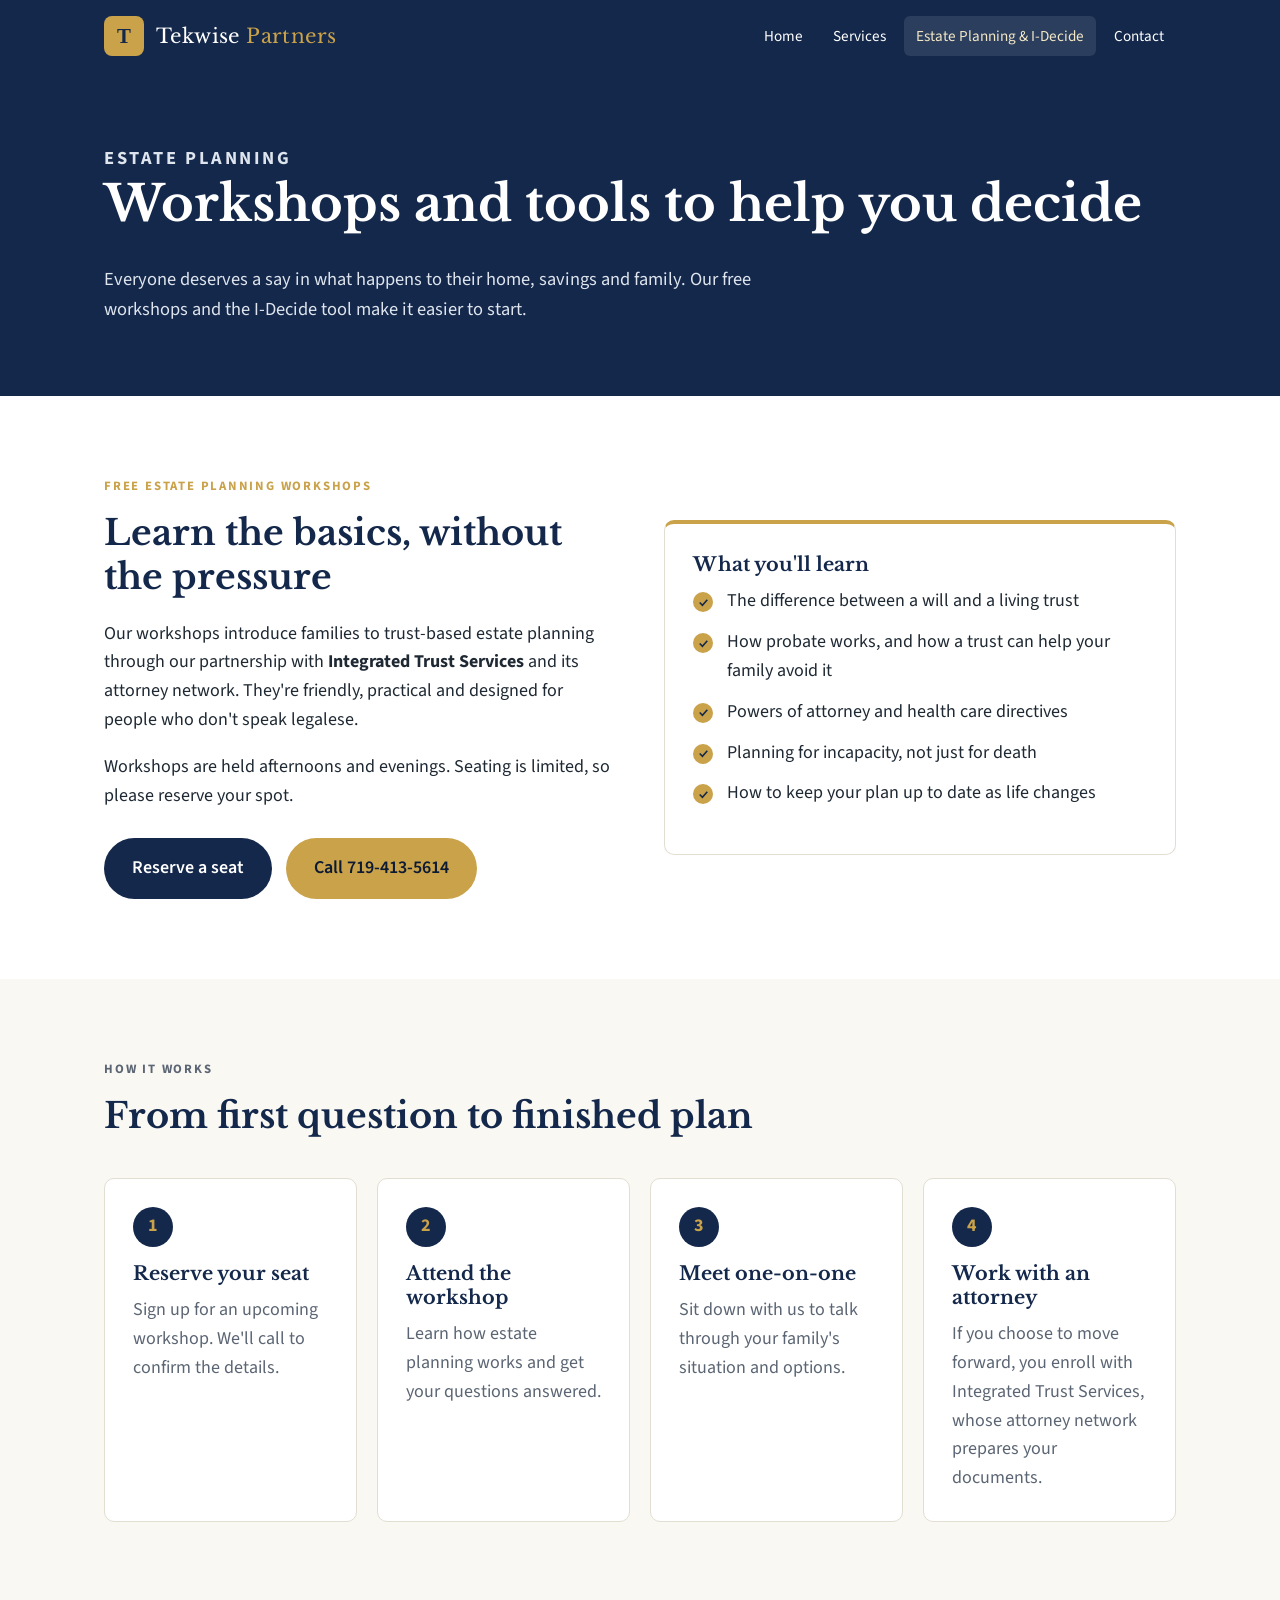
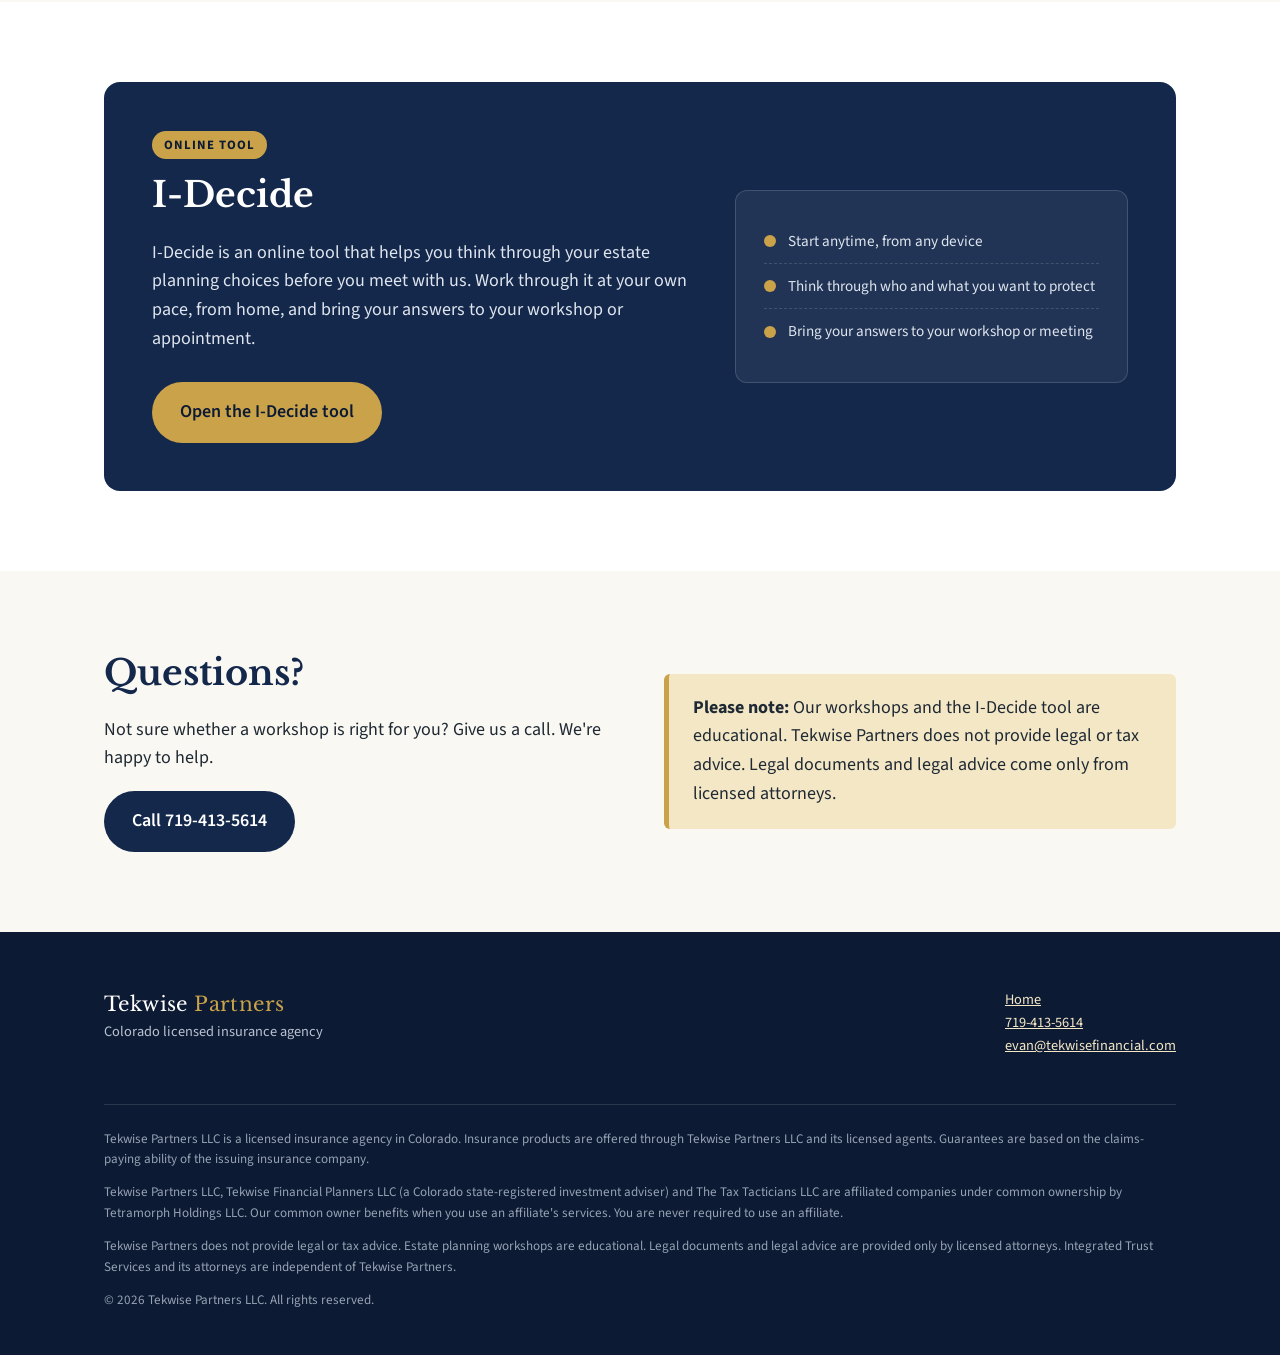
==== estate-planning.html @ 5c0e1e42 "Initial Tekwise Partners site: home and estate planning/I-Decide pages Co-Authored-By: Claude Opus 5" ====
<!DOCTYPE html>
<html lang="en">
<head>
  <meta charset="utf-8">
  <meta name="viewport" content="width=device-width, initial-scale=1">
  <title>Estate Planning Workshops &amp; the I-Decide Tool | Tekwise Partners</title>
  <meta name="description" content="Free estate planning workshops from Tekwise Partners, in partnership with Integrated Trust Services, plus the I-Decide online planning tool.">
  <link rel="preconnect" href="https://fonts.googleapis.com">
  <link rel="preconnect" href="https://fonts.gstatic.com" crossorigin>
  <link href="https://fonts.googleapis.com/css2?family=Libre+Baskerville:wght@400;700&family=Source+Sans+3:wght@400;600;700&display=swap" rel="stylesheet">
  <link rel="stylesheet" href="css/style.css">
  <link rel="icon" href="favicon.svg" type="image/svg+xml">
</head>
<body>
  <a class="skip" href="#main">Skip to content</a>

  <header class="site-header">
    <div class="wrap">
      <a class="brand" href="index.html">
        <span class="brand-mark" aria-hidden="true">T</span>
        <span class="brand-name">Tekwise <span>Partners</span></span>
      </a>
      <nav class="nav" aria-label="Main">
        <a href="index.html">Home</a>
        <a href="index.html#services">Services</a>
        <a href="estate-planning.html" aria-current="page">Estate Planning &amp; I-Decide</a>
        <a href="index.html#contact">Contact</a>
      </nav>
    </div>
  </header>

  <main id="main">
    <section class="page-hero">
      <div class="wrap">
        <p class="eyebrow">Estate planning</p>
        <h1>Workshops and tools to help you decide</h1>
        <p>Everyone deserves a say in what happens to their home, savings and family. Our free workshops and the I-Decide tool make it easier to start.</p>
      </div>
    </section>

    <section id="workshops">
      <div class="wrap grid grid-2">
        <div>
          <p class="eyebrow">Free estate planning workshops</p>
          <h2>Learn the basics, without the pressure</h2>
          <p>Our workshops introduce families to trust-based estate planning through our partnership with <strong>Integrated Trust Services</strong> and its attorney network. They're friendly, practical and designed for people who don't speak legalese.</p>
          <p>Workshops are held afternoons and evenings. Seating is limited, so please reserve your spot.</p>
          <div class="actions">
            <a class="btn btn-navy" href="mailto:evan@tekwisefinancial.com?subject=Estate%20planning%20workshop%20reservation">Reserve a seat</a>
            <a class="btn btn-gold" href="tel:+17194135614">Call 719-413-5614</a>
          </div>
        </div>
        <div class="card">
          <h3>What you'll learn</h3>
          <ul class="checklist">
            <li>The difference between a will and a living trust</li>
            <li>How probate works, and how a trust can help your family avoid it</li>
            <li>Powers of attorney and health care directives</li>
            <li>Planning for incapacity, not just for death</li>
            <li>How to keep your plan up to date as life changes</li>
          </ul>
        </div>
      </div>
    </section>

    <section class="alt">
      <div class="wrap">
        <div class="section-head">
          <p class="eyebrow">How it works</p>
          <h2>From first question to finished plan</h2>
        </div>
        <div class="steps">
          <div class="step"><h3>Reserve your seat</h3><p>Sign up for an upcoming workshop. We'll call to confirm the details.</p></div>
          <div class="step"><h3>Attend the workshop</h3><p>Learn how estate planning works and get your questions answered.</p></div>
          <div class="step"><h3>Meet one-on-one</h3><p>Sit down with us to talk through your family's situation and options.</p></div>
          <div class="step"><h3>Work with an attorney</h3><p>If you choose to move forward, you enroll with Integrated Trust Services, whose attorney network prepares your documents.</p></div>
        </div>
      </div>
    </section>

    <section id="i-decide">
      <div class="wrap">
        <div class="feature">
          <div>
            <span class="badge">Online tool</span>
            <h2>I-Decide</h2>
            <p>I-Decide is an online tool that helps you think through your estate planning choices before you meet with us. Work through it at your own pace, from home, and bring your answers to your workshop or appointment.</p>
            <div class="actions">
              <a class="btn btn-gold" href="https://umustsee.net/KWM9HJ" target="_blank" rel="noopener">Open the I-Decide tool</a>
            </div>
          </div>
          <div class="feature-art">
            <div class="row"><span class="dot"></span>Start anytime, from any device</div>
            <div class="row"><span class="dot"></span>Think through who and what you want to protect</div>
            <div class="row"><span class="dot"></span>Bring your answers to your workshop or meeting</div>
          </div>
        </div>
      </div>
    </section>

    <section class="alt">
      <div class="wrap grid grid-2">
        <div>
          <h2>Questions?</h2>
          <p>Not sure whether a workshop is right for you? Give us a call. We're happy to help.</p>
          <a class="btn btn-navy" href="tel:+17194135614">Call 719-413-5614</a>
        </div>
        <div class="callout">
          <strong>Please note:</strong> Our workshops and the I-Decide tool are educational. Tekwise Partners does not provide legal or tax advice. Legal documents and legal advice come only from licensed attorneys.
        </div>
      </div>
    </section>
  </main>

  <footer class="site-footer">
    <div class="wrap">
      <div class="footer-top">
        <div>
          <span class="brand-name">Tekwise <span style="color:var(--gold)">Partners</span></span>
          <p>Colorado licensed insurance agency</p>
        </div>
        <div>
          <p><a href="index.html">Home</a><br>
          <a href="tel:+17194135614">719-413-5614</a><br>
          <a href="mailto:evan@tekwisefinancial.com">evan@tekwisefinancial.com</a></p>
        </div>
      </div>
      <div class="disclosure">
        <p>Tekwise Partners LLC is a licensed insurance agency in Colorado. Insurance products are offered through Tekwise Partners LLC and its licensed agents. Guarantees are based on the claims-paying ability of the issuing insurance company.</p>
        <p>Tekwise Partners LLC, Tekwise Financial Planners LLC (a Colorado state-registered investment adviser) and The Tax Tacticians LLC are affiliated companies under common ownership by Tetramorph Holdings LLC. Our common owner benefits when you use an affiliate's services. You are never required to use an affiliate.</p>
        <p>Tekwise Partners does not provide legal or tax advice. Estate planning workshops are educational. Legal documents and legal advice are provided only by licensed attorneys. Integrated Trust Services and its attorneys are independent of Tekwise Partners.</p>
        <p>&copy; <span id="yr">2026</span> Tekwise Partners LLC. All rights reserved.</p>
      </div>
    </div>
  </footer>
  <script>document.getElementById('yr').textContent = new Date().getFullYear();</script>
</body>
</html>
---- css/style.css ----
/* Tekwise Partners — brand colors live here. Change these to match Tekwise Financial exactly. */
:root {
  --navy: #14284b;
  --navy-dark: #0c1a33;
  --gold: #c9a24a;
  --gold-light: #f3e7c6;
  --cream: #faf8f3;
  --ink: #1f2933;
  --muted: #5b6573;
  --line: #e3ded2;
  --radius: 10px;
  --max: 1120px;
}

* { box-sizing: border-box; }
html { scroll-behavior: smooth; }
body {
  margin: 0;
  font-family: "Source Sans 3", "Segoe UI", Roboto, Helvetica, Arial, sans-serif;
  font-size: 18px;
  line-height: 1.6;
  color: var(--ink);
  background: #fff;
}
h1, h2, h3 {
  font-family: "Libre Baskerville", Georgia, "Times New Roman", serif;
  color: var(--navy);
  line-height: 1.25;
  margin: 0 0 .6em;
}
h1 { font-size: clamp(2rem, 4.5vw, 3.1rem); }
h2 { font-size: clamp(1.6rem, 3vw, 2.2rem); }
h3 { font-size: 1.2rem; }
p { margin: 0 0 1em; }
a { color: var(--navy); }
img { max-width: 100%; }

.wrap { max-width: var(--max); margin: 0 auto; padding: 0 24px; }
.skip { position: absolute; left: -999px; }
.skip:focus { left: 16px; top: 16px; background: #fff; padding: 8px 12px; z-index: 10; }

/* Header */
.site-header { background: var(--navy); color: #fff; position: sticky; top: 0; z-index: 5; }
.site-header .wrap { display: flex; align-items: center; justify-content: space-between; gap: 16px; min-height: 72px; flex-wrap: wrap; }
.brand { display: flex; align-items: center; gap: 12px; color: #fff; text-decoration: none; }
.brand-mark {
  width: 40px; height: 40px; border-radius: 8px; background: var(--gold); color: var(--navy);
  display: grid; place-items: center; font-family: Georgia, serif; font-weight: 700; font-size: 1.3rem;
}
.brand-name { font-family: "Libre Baskerville", Georgia, serif; font-size: 1.25rem; letter-spacing: .02em; }
.brand-name span { color: var(--gold); }
.nav { display: flex; gap: 6px; flex-wrap: wrap; }
.nav a { color: #fff; text-decoration: none; padding: 8px 12px; border-radius: 6px; font-size: .95rem; }
.nav a:hover, .nav a[aria-current="page"] { background: rgba(255,255,255,.1); color: var(--gold-light); }

/* Buttons */
.btn {
  display: inline-block; padding: 14px 26px; border-radius: 999px; font-weight: 600;
  text-decoration: none; border: 2px solid transparent; transition: transform .15s, background .15s;
}
.btn:hover { transform: translateY(-1px); }
.btn-gold { background: var(--gold); color: var(--navy-dark); }
.btn-gold:hover { background: #d8b45f; }
.btn-outline { border-color: rgba(255,255,255,.7); color: #fff; }
.btn-outline:hover { background: rgba(255,255,255,.1); }
.btn-navy { background: var(--navy); color: #fff; }
.btn-navy:hover { background: var(--navy-dark); }

/* Hero */
.hero {
  background: linear-gradient(135deg, var(--navy) 0%, var(--navy-dark) 100%);
  color: #fff; padding: 96px 0 104px; position: relative; overflow: hidden;
}
.hero::after {
  content: ""; position: absolute; right: -120px; top: -120px; width: 420px; height: 420px;
  border: 2px solid rgba(201,162,74,.35); border-radius: 50%;
}
.hero h1 { color: #fff; max-width: 760px; }
.hero p.lead { font-size: 1.2rem; max-width: 640px; color: #dfe5ee; }
.eyebrow { text-transform: uppercase; letter-spacing: .14em; font-size: .8rem; font-weight: 700; color: var(--gold); margin-bottom: 14px; }
.actions { display: flex; gap: 14px; flex-wrap: wrap; margin-top: 28px; }

/* Sections */
section { padding: 80px 0; }
.alt { background: var(--cream); }
.section-head { max-width: 720px; margin-bottom: 40px; }
.section-head p { color: var(--muted); }

.grid { display: grid; gap: 24px; }
.grid-3 { grid-template-columns: repeat(auto-fit, minmax(260px, 1fr)); }
.grid-2 { grid-template-columns: repeat(auto-fit, minmax(320px, 1fr)); align-items: center; gap: 48px; }

.card {
  background: #fff; border: 1px solid var(--line); border-radius: var(--radius); padding: 28px;
  border-top: 4px solid var(--gold);
}
.card p { color: var(--muted); margin: 0; }
.icon {
  width: 46px; height: 46px; border-radius: 50%; background: var(--gold-light); color: var(--navy);
  display: grid; place-items: center; margin-bottom: 16px;
}
.icon svg { width: 24px; height: 24px; }

.checklist { list-style: none; padding: 0; margin: 0 0 1em; }
.checklist li { padding-left: 34px; position: relative; margin-bottom: 12px; }
.checklist li::before {
  content: ""; position: absolute; left: 0; top: 5px; width: 20px; height: 20px; border-radius: 50%;
  background: var(--gold) url("data:image/svg+xml,%3Csvg xmlns='http://www.w3.org/2000/svg' viewBox='0 0 24 24' fill='none' stroke='%2314284b' stroke-width='3'%3E%3Cpath d='M5 12l5 5 9-10'/%3E%3C/svg%3E") center/13px no-repeat;
}

/* Steps */
.steps { counter-reset: step; display: grid; gap: 20px; grid-template-columns: repeat(auto-fit, minmax(220px, 1fr)); }
.step { background: #fff; border-radius: var(--radius); padding: 28px; border: 1px solid var(--line); position: relative; }
.step::before {
  counter-increment: step; content: counter(step);
  display: grid; place-items: center; width: 40px; height: 40px; border-radius: 50%;
  background: var(--navy); color: var(--gold); font-weight: 700; margin-bottom: 14px;
}
.step p { color: var(--muted); margin: 0; }

/* Feature panel (I-Decide) */
.feature {
  background: var(--navy); color: #fff; border-radius: 16px; padding: 48px;
  display: grid; gap: 32px; grid-template-columns: 1.4fr 1fr; align-items: center;
}
.feature h2 { color: #fff; }
.feature p { color: #dfe5ee; }
.feature .badge {
  display: inline-block; background: var(--gold); color: var(--navy-dark); font-weight: 700;
  padding: 4px 12px; border-radius: 999px; font-size: .8rem; letter-spacing: .08em; text-transform: uppercase; margin-bottom: 14px;
}
.feature-art {
  background: rgba(255,255,255,.06); border: 1px solid rgba(255,255,255,.15); border-radius: 12px; padding: 28px;
}
.feature-art .row { display: flex; align-items: center; gap: 12px; padding: 10px 0; border-bottom: 1px dashed rgba(255,255,255,.15); color: #dfe5ee; font-size: .95rem; }
.feature-art .row:last-child { border-bottom: 0; }
.feature-art .dot { width: 12px; height: 12px; border-radius: 50%; background: var(--gold); flex: none; }

/* Callout */
.callout { background: var(--gold-light); border-left: 5px solid var(--gold); padding: 20px 24px; border-radius: 6px; color: var(--ink); }

/* Page header */
.page-hero { background: var(--navy); color: #fff; padding: 72px 0; }
.page-hero h1 { color: #fff; }
.page-hero p { color: #dfe5ee; max-width: 680px; font-size: 1.15rem; margin: 0; }

/* Contact */
.contact-box { background: #fff; border: 1px solid var(--line); border-radius: var(--radius); padding: 32px; }
.contact-box dt { font-weight: 700; color: var(--navy); margin-top: 12px; }
.contact-box dd { margin: 0; }

/* Affiliates */
.affiliates { display: grid; gap: 16px; grid-template-columns: repeat(auto-fit, minmax(240px, 1fr)); }
.affiliate { padding: 20px 24px; border-radius: var(--radius); background: #fff; border: 1px solid var(--line); }
.affiliate strong { color: var(--navy); display: block; }
.affiliate span { color: var(--muted); font-size: .95rem; }

/* Footer */
.site-footer { background: var(--navy-dark); color: #b9c2d0; padding: 56px 0 32px; font-size: .9rem; }
.site-footer a { color: var(--gold-light); }
.footer-top { display: flex; justify-content: space-between; gap: 32px; flex-wrap: wrap; margin-bottom: 32px; }
.footer-top .brand-name { color: #fff; }
.disclosure { border-top: 1px solid rgba(255,255,255,.12); padding-top: 24px; font-size: .82rem; line-height: 1.55; color: #97a2b3; }

@media (max-width: 800px) {
  .feature { grid-template-columns: 1fr; padding: 32px; }
  section { padding: 60px 0; }
  .hero { padding: 72px 0; }
}
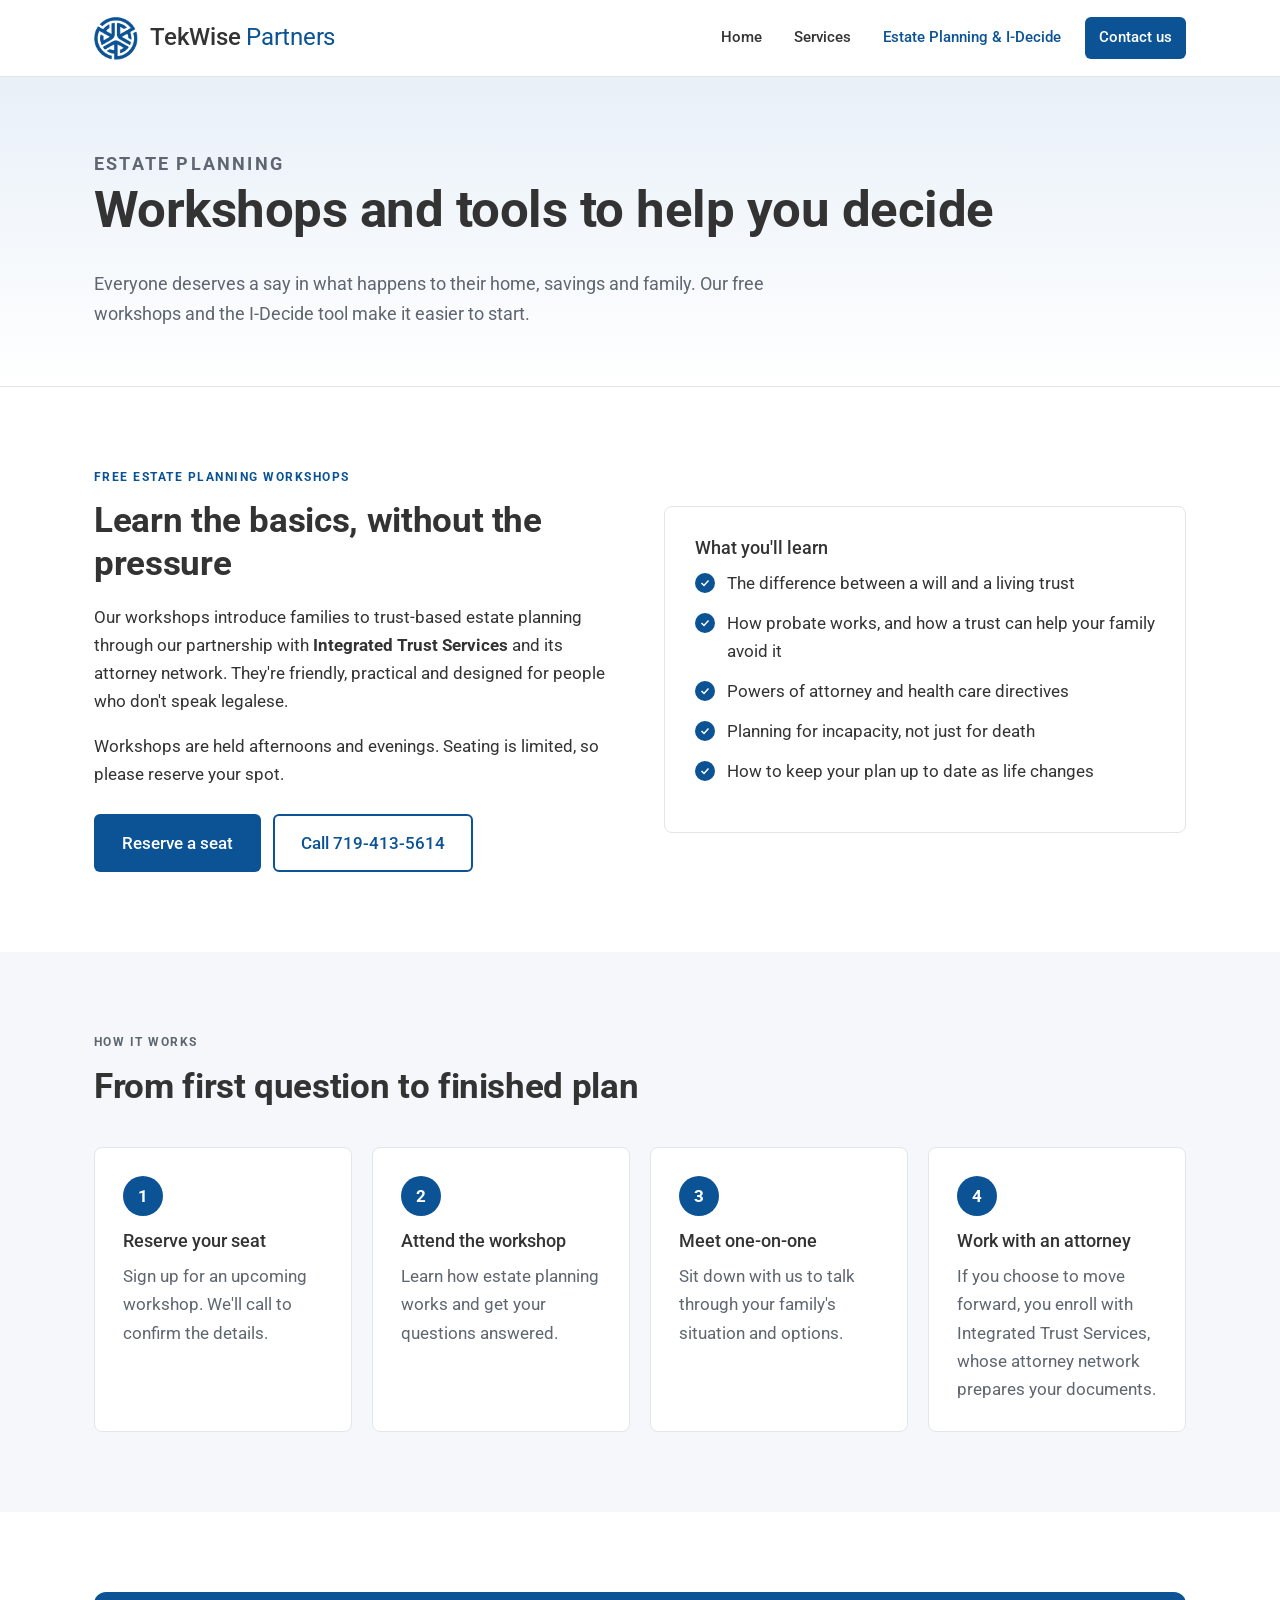
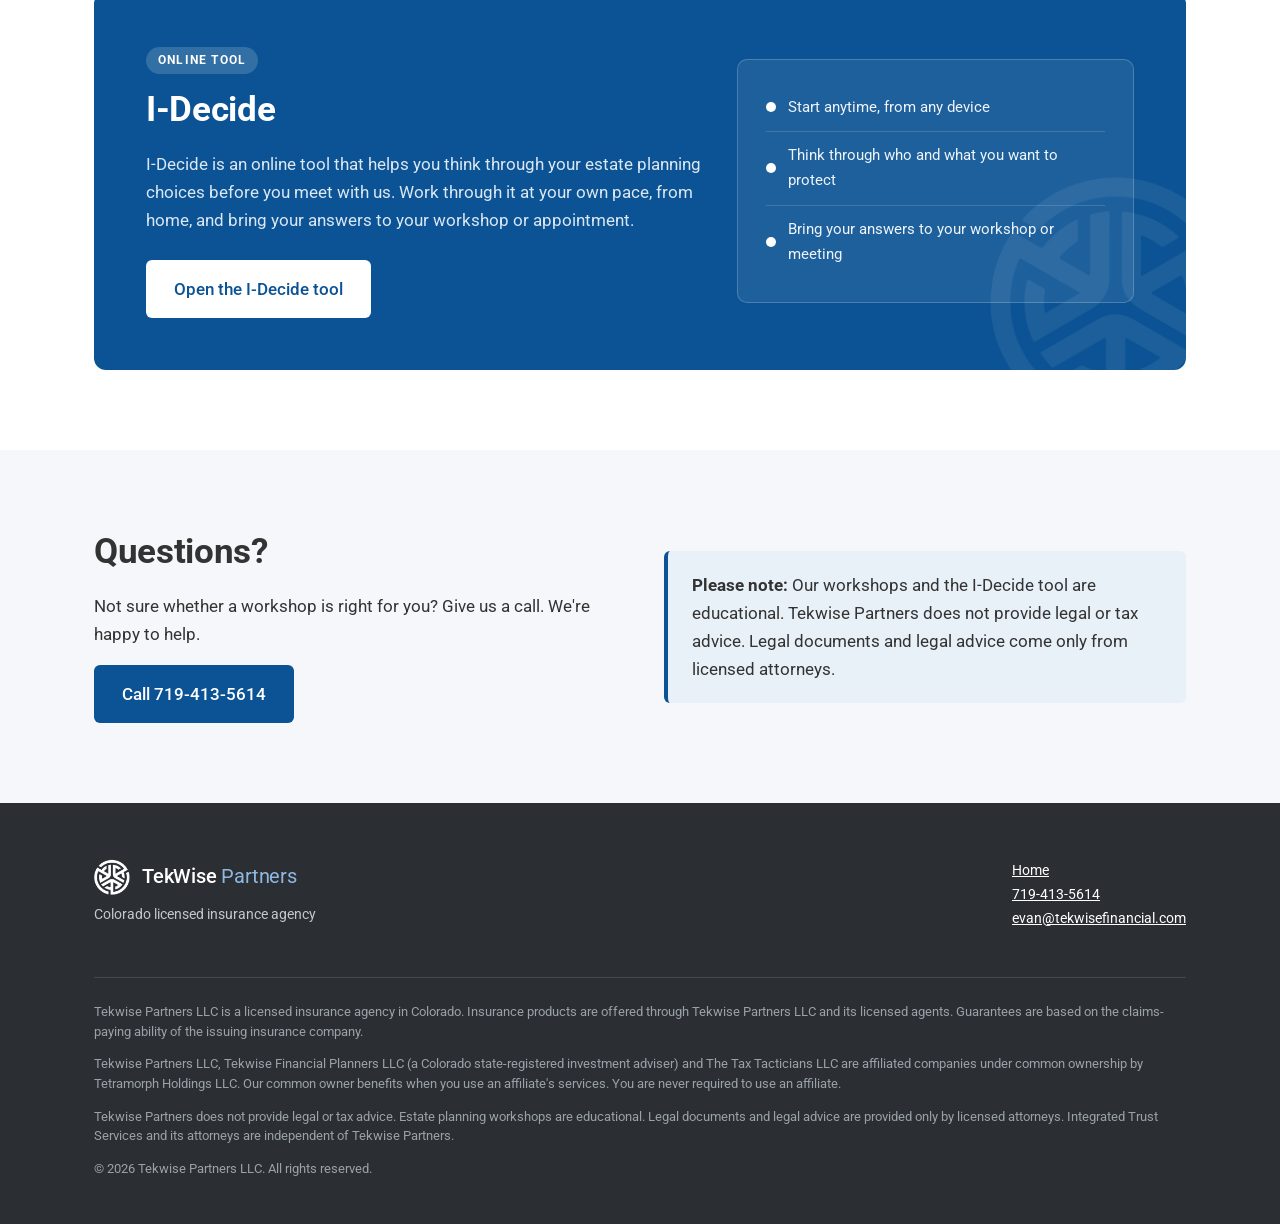
==== commit d1e16d1b: "Rebrand to TekWise blue/charcoal with logo symbol and Roboto Co-Authored-By: Claude Opus 5.5 <norepl" ====
--- a/estate-planning.html
+++ b/estate-planning.html
@@ -7,9 +7,9 @@
   <meta name="description" content="Free estate planning workshops from Tekwise Partners, in partnership with Integrated Trust Services, plus the I-Decide online planning tool.">
   <link rel="preconnect" href="https://fonts.googleapis.com">
   <link rel="preconnect" href="https://fonts.gstatic.com" crossorigin>
-  <link href="https://fonts.googleapis.com/css2?family=Libre+Baskerville:wght@400;700&family=Source+Sans+3:wght@400;600;700&display=swap" rel="stylesheet">
+  <link href="https://fonts.googleapis.com/css2?family=Roboto:wght@400;500;700&display=swap" rel="stylesheet">
   <link rel="stylesheet" href="css/style.css">
-  <link rel="icon" href="favicon.svg" type="image/svg+xml">
+  <link rel="icon" href="favicon.png" type="image/png">
 </head>
 <body>
   <a class="skip" href="#main">Skip to content</a>
@@ -17,14 +17,14 @@
   <header class="site-header">
     <div class="wrap">
       <a class="brand" href="index.html">
-        <span class="brand-mark" aria-hidden="true">T</span>
-        <span class="brand-name">Tekwise <span>Partners</span></span>
+        <img src="img/tekwise-symbol.png" alt="" width="44" height="44">
+        <span class="brand-name">TekWise <span>Partners</span></span>
       </a>
       <nav class="nav" aria-label="Main">
         <a href="index.html">Home</a>
         <a href="index.html#services">Services</a>
         <a href="estate-planning.html" aria-current="page">Estate Planning &amp; I-Decide</a>
-        <a href="index.html#contact">Contact</a>
+        <a class="nav-cta" href="index.html#contact">Contact us</a>
       </nav>
     </div>
   </header>
@@ -46,8 +46,8 @@
           <p>Our workshops introduce families to trust-based estate planning through our partnership with <strong>Integrated Trust Services</strong> and its attorney network. They're friendly, practical and designed for people who don't speak legalese.</p>
           <p>Workshops are held afternoons and evenings. Seating is limited, so please reserve your spot.</p>
           <div class="actions">
-            <a class="btn btn-navy" href="mailto:evan@tekwisefinancial.com?subject=Estate%20planning%20workshop%20reservation">Reserve a seat</a>
-            <a class="btn btn-gold" href="tel:+17194135614">Call 719-413-5614</a>
+            <a class="btn btn-primary" href="mailto:evan@tekwisefinancial.com?subject=Estate%20planning%20workshop%20reservation">Reserve a seat</a>
+            <a class="btn btn-ghost" href="tel:+17194135614">Call 719-413-5614</a>
           </div>
         </div>
         <div class="card">
@@ -86,7 +86,7 @@
             <h2>I-Decide</h2>
             <p>I-Decide is an online tool that helps you think through your estate planning choices before you meet with us. Work through it at your own pace, from home, and bring your answers to your workshop or appointment.</p>
             <div class="actions">
-              <a class="btn btn-gold" href="https://umustsee.net/KWM9HJ" target="_blank" rel="noopener">Open the I-Decide tool</a>
+              <a class="btn btn-white" href="https://umustsee.net/KWM9HJ" target="_blank" rel="noopener">Open the I-Decide tool</a>
             </div>
           </div>
           <div class="feature-art">
@@ -103,7 +103,7 @@
         <div>
           <h2>Questions?</h2>
           <p>Not sure whether a workshop is right for you? Give us a call. We're happy to help.</p>
-          <a class="btn btn-navy" href="tel:+17194135614">Call 719-413-5614</a>
+          <a class="btn btn-primary" href="tel:+17194135614">Call 719-413-5614</a>
         </div>
         <div class="callout">
           <strong>Please note:</strong> Our workshops and the I-Decide tool are educational. Tekwise Partners does not provide legal or tax advice. Legal documents and legal advice come only from licensed attorneys.
@@ -116,7 +116,7 @@
     <div class="wrap">
       <div class="footer-top">
         <div>
-          <span class="brand-name">Tekwise <span style="color:var(--gold)">Partners</span></span>
+          <div class="footer-brand"><img src="img/tekwise-symbol-white.png" alt="" width="36" height="36"><span class="brand-name">TekWise <span>Partners</span></span></div>
           <p>Colorado licensed insurance agency</p>
         </div>
         <div>
--- a/css/style.css
+++ b/css/style.css
@@ -1,88 +1,78 @@
-/* Tekwise Partners — brand colors live here. Change these to match Tekwise Financial exactly. */
+/* Tekwise Partners — colors taken from the TekWise logo (blue #0B5394, charcoal #333). */
 :root {
-  --navy: #14284b;
-  --navy-dark: #0c1a33;
-  --gold: #c9a24a;
-  --gold-light: #f3e7c6;
-  --cream: #faf8f3;
-  --ink: #1f2933;
-  --muted: #5b6573;
-  --line: #e3ded2;
-  --radius: 10px;
-  --max: 1120px;
+  --blue: #0b5394;
+  --blue-dark: #083d6e;
+  --blue-light: #e8f0f8;
+  --blue-mid: #cfe0f0;
+  --ink: #333333;
+  --muted: #5f6670;
+  --line: #e2e6eb;
+  --bg-alt: #f5f7fa;
+  --radius: 8px;
+  --max: 1140px;
 }
 
 * { box-sizing: border-box; }
 html { scroll-behavior: smooth; }
 body {
   margin: 0;
-  font-family: "Source Sans 3", "Segoe UI", Roboto, Helvetica, Arial, sans-serif;
-  font-size: 18px;
-  line-height: 1.6;
+  font-family: "Roboto", "Segoe UI", Helvetica, Arial, sans-serif;
+  font-size: 17px;
+  line-height: 1.65;
   color: var(--ink);
   background: #fff;
 }
-h1, h2, h3 {
-  font-family: "Libre Baskerville", Georgia, "Times New Roman", serif;
-  color: var(--navy);
-  line-height: 1.25;
-  margin: 0 0 .6em;
-}
-h1 { font-size: clamp(2rem, 4.5vw, 3.1rem); }
-h2 { font-size: clamp(1.6rem, 3vw, 2.2rem); }
-h3 { font-size: 1.2rem; }
+h1, h2, h3 { color: var(--ink); line-height: 1.2; margin: 0 0 .55em; font-weight: 700; }
+h1 { font-size: clamp(2.1rem, 4.6vw, 3.2rem); letter-spacing: -.01em; }
+h2 { font-size: clamp(1.6rem, 3vw, 2.2rem); letter-spacing: -.01em; }
+h3 { font-size: 1.15rem; font-weight: 500; }
 p { margin: 0 0 1em; }
-a { color: var(--navy); }
-img { max-width: 100%; }
+a { color: var(--blue); }
+img { max-width: 100%; display: block; }
 
 .wrap { max-width: var(--max); margin: 0 auto; padding: 0 24px; }
 .skip { position: absolute; left: -999px; }
 .skip:focus { left: 16px; top: 16px; background: #fff; padding: 8px 12px; z-index: 10; }
 
 /* Header */
-.site-header { background: var(--navy); color: #fff; position: sticky; top: 0; z-index: 5; }
-.site-header .wrap { display: flex; align-items: center; justify-content: space-between; gap: 16px; min-height: 72px; flex-wrap: wrap; }
-.brand { display: flex; align-items: center; gap: 12px; color: #fff; text-decoration: none; }
-.brand-mark {
-  width: 40px; height: 40px; border-radius: 8px; background: var(--gold); color: var(--navy);
-  display: grid; place-items: center; font-family: Georgia, serif; font-weight: 700; font-size: 1.3rem;
-}
-.brand-name { font-family: "Libre Baskerville", Georgia, serif; font-size: 1.25rem; letter-spacing: .02em; }
-.brand-name span { color: var(--gold); }
-.nav { display: flex; gap: 6px; flex-wrap: wrap; }
-.nav a { color: #fff; text-decoration: none; padding: 8px 12px; border-radius: 6px; font-size: .95rem; }
-.nav a:hover, .nav a[aria-current="page"] { background: rgba(255,255,255,.1); color: var(--gold-light); }
+.site-header { background: #fff; border-bottom: 1px solid var(--line); position: sticky; top: 0; z-index: 5; }
+.site-header .wrap { display: flex; align-items: center; justify-content: space-between; gap: 16px; min-height: 76px; flex-wrap: wrap; }
+.brand { display: flex; align-items: center; gap: 12px; text-decoration: none; color: var(--ink); }
+.brand img { width: 44px; height: 44px; object-fit: contain; }
+.brand-name { font-size: 1.5rem; font-weight: 500; letter-spacing: -.01em; color: var(--ink); }
+.brand-name span { color: var(--blue); font-weight: 400; }
+.nav { display: flex; gap: 4px; flex-wrap: wrap; align-items: center; }
+.nav a { color: var(--ink); text-decoration: none; padding: 8px 14px; border-radius: 6px; font-size: .95rem; font-weight: 500; }
+.nav a:hover { color: var(--blue); background: var(--blue-light); }
+.nav a[aria-current="page"] { color: var(--blue); }
+.nav a.nav-cta { background: var(--blue); color: #fff; margin-left: 6px; }
+.nav a.nav-cta:hover { background: var(--blue-dark); color: #fff; }
 
 /* Buttons */
 .btn {
-  display: inline-block; padding: 14px 26px; border-radius: 999px; font-weight: 600;
-  text-decoration: none; border: 2px solid transparent; transition: transform .15s, background .15s;
+  display: inline-block; padding: 13px 26px; border-radius: 6px; font-weight: 500;
+  text-decoration: none; border: 2px solid transparent; transition: background .15s, color .15s;
 }
-.btn:hover { transform: translateY(-1px); }
-.btn-gold { background: var(--gold); color: var(--navy-dark); }
-.btn-gold:hover { background: #d8b45f; }
-.btn-outline { border-color: rgba(255,255,255,.7); color: #fff; }
-.btn-outline:hover { background: rgba(255,255,255,.1); }
-.btn-navy { background: var(--navy); color: #fff; }
-.btn-navy:hover { background: var(--navy-dark); }
+.btn-primary { background: var(--blue); color: #fff; }
+.btn-primary:hover { background: var(--blue-dark); }
+.btn-ghost { border-color: var(--blue); color: var(--blue); background: #fff; }
+.btn-ghost:hover { background: var(--blue-light); }
+.btn-white { background: #fff; color: var(--blue); }
+.btn-white:hover { background: var(--blue-light); }
+.btn-outline-white { border-color: rgba(255,255,255,.8); color: #fff; }
+.btn-outline-white:hover { background: rgba(255,255,255,.12); }
 
 /* Hero */
-.hero {
-  background: linear-gradient(135deg, var(--navy) 0%, var(--navy-dark) 100%);
-  color: #fff; padding: 96px 0 104px; position: relative; overflow: hidden;
-}
-.hero::after {
-  content: ""; position: absolute; right: -120px; top: -120px; width: 420px; height: 420px;
-  border: 2px solid rgba(201,162,74,.35); border-radius: 50%;
-}
-.hero h1 { color: #fff; max-width: 760px; }
-.hero p.lead { font-size: 1.2rem; max-width: 640px; color: #dfe5ee; }
-.eyebrow { text-transform: uppercase; letter-spacing: .14em; font-size: .8rem; font-weight: 700; color: var(--gold); margin-bottom: 14px; }
-.actions { display: flex; gap: 14px; flex-wrap: wrap; margin-top: 28px; }
+.hero { background: linear-gradient(180deg, var(--blue-light) 0%, #fff 100%); padding: 88px 0 96px; overflow: hidden; }
+.hero .wrap { display: grid; grid-template-columns: 1.3fr 1fr; gap: 48px; align-items: center; }
+.hero p.lead { font-size: 1.2rem; color: var(--muted); max-width: 600px; }
+.hero-mark { justify-self: center; width: min(340px, 80%); opacity: .95; }
+.eyebrow { text-transform: uppercase; letter-spacing: .12em; font-size: .78rem; font-weight: 700; color: var(--blue); margin-bottom: 12px; }
+.actions { display: flex; gap: 12px; flex-wrap: wrap; margin-top: 26px; }
 
 /* Sections */
 section { padding: 80px 0; }
-.alt { background: var(--cream); }
+.alt { background: var(--bg-alt); }
 .section-head { max-width: 720px; margin-bottom: 40px; }
 .section-head p { color: var(--muted); }
 
@@ -90,80 +80,77 @@
 .grid-3 { grid-template-columns: repeat(auto-fit, minmax(260px, 1fr)); }
 .grid-2 { grid-template-columns: repeat(auto-fit, minmax(320px, 1fr)); align-items: center; gap: 48px; }
 
-.card {
-  background: #fff; border: 1px solid var(--line); border-radius: var(--radius); padding: 28px;
-  border-top: 4px solid var(--gold);
-}
+.card { background: #fff; border: 1px solid var(--line); border-radius: var(--radius); padding: 30px; transition: box-shadow .2s, border-color .2s; }
+.card:hover { border-color: var(--blue-mid); box-shadow: 0 8px 24px rgba(11,83,148,.08); }
 .card p { color: var(--muted); margin: 0; }
-.icon {
-  width: 46px; height: 46px; border-radius: 50%; background: var(--gold-light); color: var(--navy);
-  display: grid; place-items: center; margin-bottom: 16px;
-}
+.icon { width: 48px; height: 48px; border-radius: 10px; background: var(--blue-light); color: var(--blue); display: grid; place-items: center; margin-bottom: 18px; }
 .icon svg { width: 24px; height: 24px; }
 
 .checklist { list-style: none; padding: 0; margin: 0 0 1em; }
-.checklist li { padding-left: 34px; position: relative; margin-bottom: 12px; }
+.checklist li { padding-left: 32px; position: relative; margin-bottom: 12px; }
 .checklist li::before {
-  content: ""; position: absolute; left: 0; top: 5px; width: 20px; height: 20px; border-radius: 50%;
-  background: var(--gold) url("data:image/svg+xml,%3Csvg xmlns='http://www.w3.org/2000/svg' viewBox='0 0 24 24' fill='none' stroke='%2314284b' stroke-width='3'%3E%3Cpath d='M5 12l5 5 9-10'/%3E%3C/svg%3E") center/13px no-repeat;
+  content: ""; position: absolute; left: 0; top: 4px; width: 20px; height: 20px; border-radius: 50%;
+  background: var(--blue) url("data:image/svg+xml,%3Csvg xmlns='http://www.w3.org/2000/svg' viewBox='0 0 24 24' fill='none' stroke='%23fff' stroke-width='3'%3E%3Cpath d='M5 12l5 5 9-10'/%3E%3C/svg%3E") center/12px no-repeat;
 }
 
 /* Steps */
 .steps { counter-reset: step; display: grid; gap: 20px; grid-template-columns: repeat(auto-fit, minmax(220px, 1fr)); }
-.step { background: #fff; border-radius: var(--radius); padding: 28px; border: 1px solid var(--line); position: relative; }
+.step { background: #fff; border-radius: var(--radius); padding: 28px; border: 1px solid var(--line); }
 .step::before {
   counter-increment: step; content: counter(step);
   display: grid; place-items: center; width: 40px; height: 40px; border-radius: 50%;
-  background: var(--navy); color: var(--gold); font-weight: 700; margin-bottom: 14px;
+  background: var(--blue); color: #fff; font-weight: 700; margin-bottom: 14px;
 }
 .step p { color: var(--muted); margin: 0; }
 
-/* Feature panel (I-Decide) */
+/* Feature panel */
 .feature {
-  background: var(--navy); color: #fff; border-radius: 16px; padding: 48px;
-  display: grid; gap: 32px; grid-template-columns: 1.4fr 1fr; align-items: center;
+  background: var(--blue); color: #fff; border-radius: 12px; padding: 52px;
+  display: grid; gap: 36px; grid-template-columns: 1.4fr 1fr; align-items: center; position: relative; overflow: hidden;
+}
+.feature::after {
+  content: ""; position: absolute; right: -60px; bottom: -60px; width: 260px; height: 260px;
+  background: url("../img/tekwise-symbol-white.png") center/contain no-repeat; opacity: .07; pointer-events: none;
 }
 .feature h2 { color: #fff; }
-.feature p { color: #dfe5ee; }
-.feature .badge {
-  display: inline-block; background: var(--gold); color: var(--navy-dark); font-weight: 700;
-  padding: 4px 12px; border-radius: 999px; font-size: .8rem; letter-spacing: .08em; text-transform: uppercase; margin-bottom: 14px;
-}
-.feature-art {
-  background: rgba(255,255,255,.06); border: 1px solid rgba(255,255,255,.15); border-radius: 12px; padding: 28px;
-}
-.feature-art .row { display: flex; align-items: center; gap: 12px; padding: 10px 0; border-bottom: 1px dashed rgba(255,255,255,.15); color: #dfe5ee; font-size: .95rem; }
+.feature p { color: #dbe7f3; }
+.badge { display: inline-block; background: rgba(255,255,255,.16); color: #fff; font-weight: 700; padding: 4px 12px; border-radius: 999px; font-size: .75rem; letter-spacing: .1em; text-transform: uppercase; margin-bottom: 14px; }
+.feature-art { background: rgba(255,255,255,.08); border: 1px solid rgba(255,255,255,.2); border-radius: 10px; padding: 24px 28px; position: relative; z-index: 1; }
+.feature-art .row { display: flex; align-items: center; gap: 12px; padding: 11px 0; border-bottom: 1px solid rgba(255,255,255,.14); color: #eef4fa; font-size: .96rem; }
 .feature-art .row:last-child { border-bottom: 0; }
-.feature-art .dot { width: 12px; height: 12px; border-radius: 50%; background: var(--gold); flex: none; }
+.feature-art .dot { width: 10px; height: 10px; border-radius: 50%; background: #fff; flex: none; }
 
-/* Callout */
-.callout { background: var(--gold-light); border-left: 5px solid var(--gold); padding: 20px 24px; border-radius: 6px; color: var(--ink); }
+.callout { background: var(--blue-light); border-left: 4px solid var(--blue); padding: 20px 24px; border-radius: 6px; }
 
 /* Page header */
-.page-hero { background: var(--navy); color: #fff; padding: 72px 0; }
-.page-hero h1 { color: #fff; }
-.page-hero p { color: #dfe5ee; max-width: 680px; font-size: 1.15rem; margin: 0; }
+.page-hero { background: linear-gradient(180deg, var(--blue-light) 0%, #fff 100%); padding: 72px 0 56px; border-bottom: 1px solid var(--line); }
+.page-hero p { color: var(--muted); max-width: 680px; font-size: 1.15rem; margin: 0; }
 
 /* Contact */
 .contact-box { background: #fff; border: 1px solid var(--line); border-radius: var(--radius); padding: 32px; }
-.contact-box dt { font-weight: 700; color: var(--navy); margin-top: 12px; }
-.contact-box dd { margin: 0; }
+.contact-box dt { font-weight: 700; margin-top: 12px; }
+.contact-box dt:first-child { margin-top: 0; }
+.contact-box dd { margin: 0; color: var(--muted); }
 
 /* Affiliates */
 .affiliates { display: grid; gap: 16px; grid-template-columns: repeat(auto-fit, minmax(240px, 1fr)); }
-.affiliate { padding: 20px 24px; border-radius: var(--radius); background: #fff; border: 1px solid var(--line); }
-.affiliate strong { color: var(--navy); display: block; }
+.affiliate { padding: 22px 24px; border-radius: var(--radius); background: #fff; border: 1px solid var(--line); border-top: 3px solid var(--blue); }
+.affiliate strong { display: block; font-weight: 500; }
 .affiliate span { color: var(--muted); font-size: .95rem; }
 
 /* Footer */
-.site-footer { background: var(--navy-dark); color: #b9c2d0; padding: 56px 0 32px; font-size: .9rem; }
-.site-footer a { color: var(--gold-light); }
+.site-footer { background: #2b2f33; color: #c4c9cf; padding: 56px 0 32px; font-size: .9rem; }
+.site-footer a { color: #fff; }
 .footer-top { display: flex; justify-content: space-between; gap: 32px; flex-wrap: wrap; margin-bottom: 32px; }
-.footer-top .brand-name { color: #fff; }
-.disclosure { border-top: 1px solid rgba(255,255,255,.12); padding-top: 24px; font-size: .82rem; line-height: 1.55; color: #97a2b3; }
+.footer-brand { display: flex; align-items: center; gap: 12px; margin-bottom: 8px; }
+.footer-brand img { width: 36px; height: 36px; object-fit: contain; }
+.footer-brand .brand-name { color: #fff; font-size: 1.25rem; }
+.footer-brand .brand-name span { color: #8fb8e0; }
+.disclosure { border-top: 1px solid rgba(255,255,255,.12); padding-top: 24px; font-size: .8rem; line-height: 1.55; color: #9aa1a9; }
 
-@media (max-width: 800px) {
-  .feature { grid-template-columns: 1fr; padding: 32px; }
+@media (max-width: 820px) {
+  .hero .wrap, .feature { grid-template-columns: 1fr; }
+  .hero-mark { display: none; }
+  .feature { padding: 34px; }
   section { padding: 60px 0; }
-  .hero { padding: 72px 0; }
 }
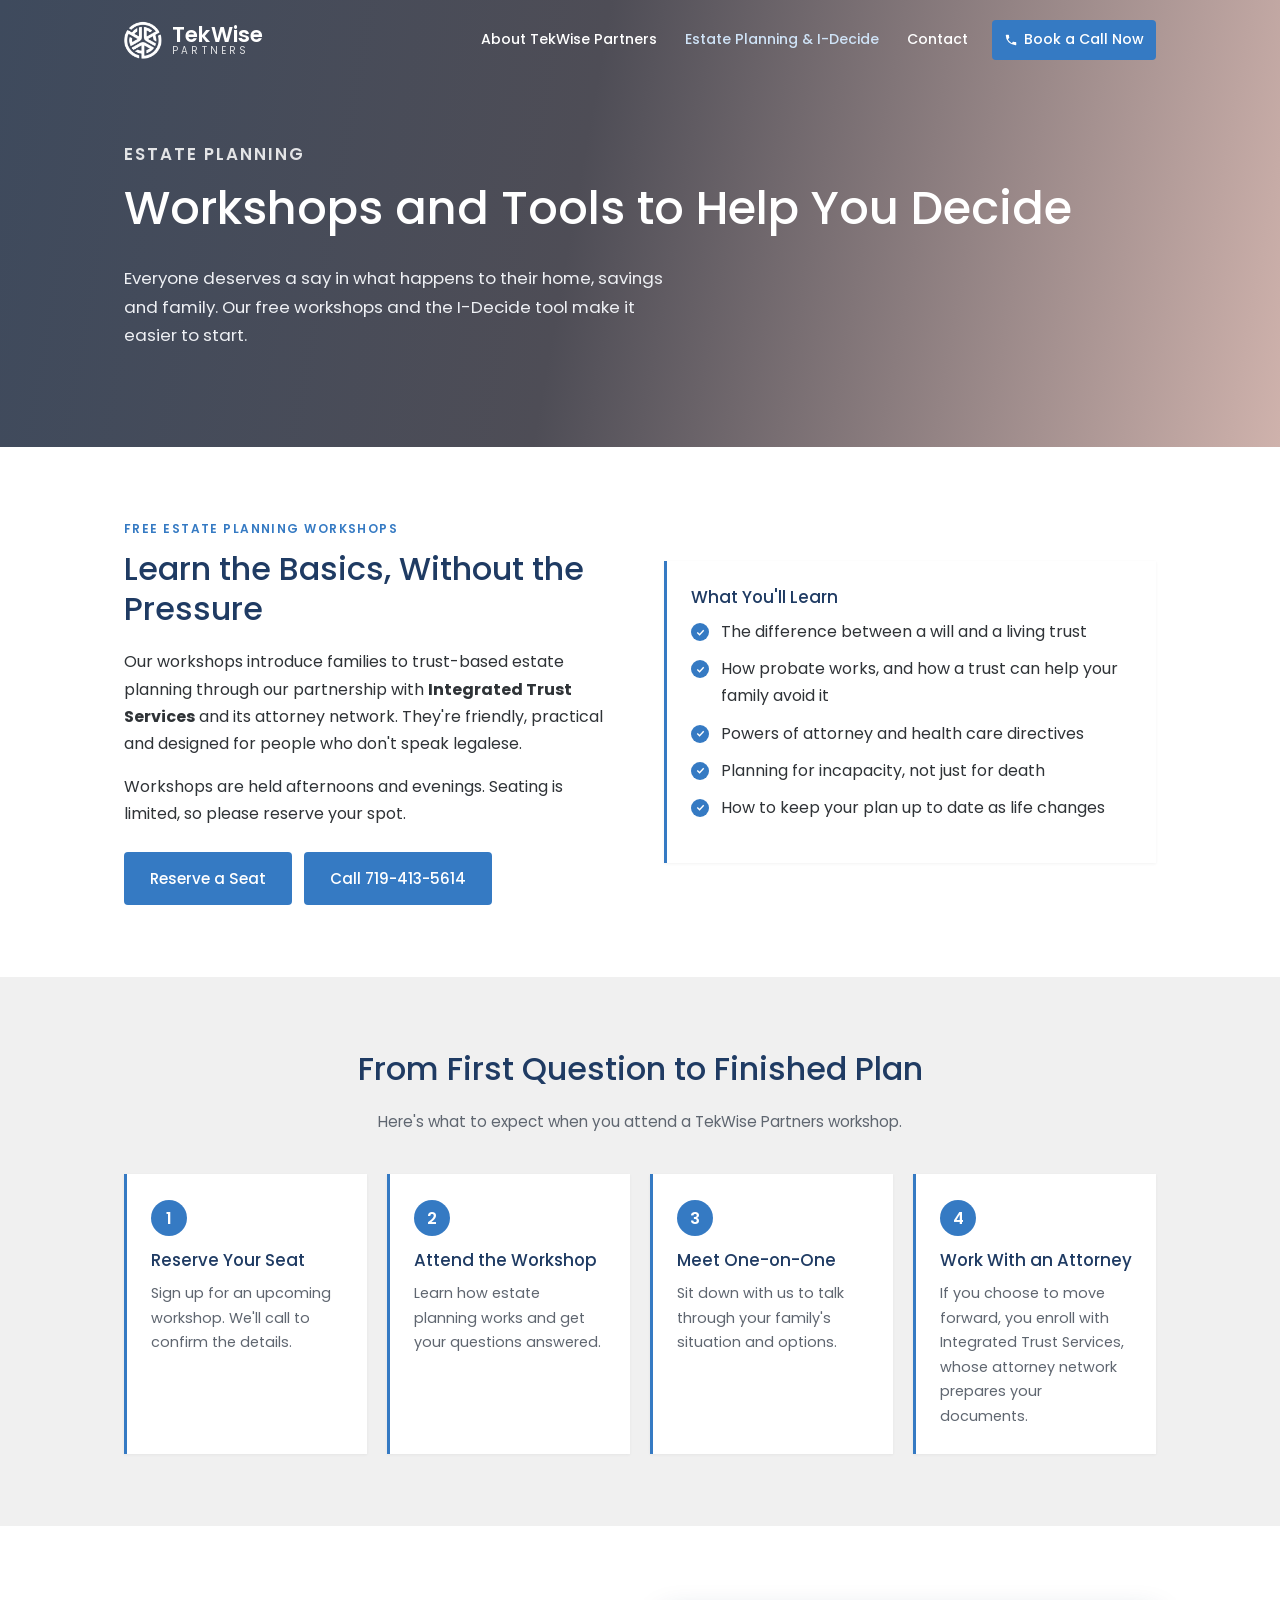
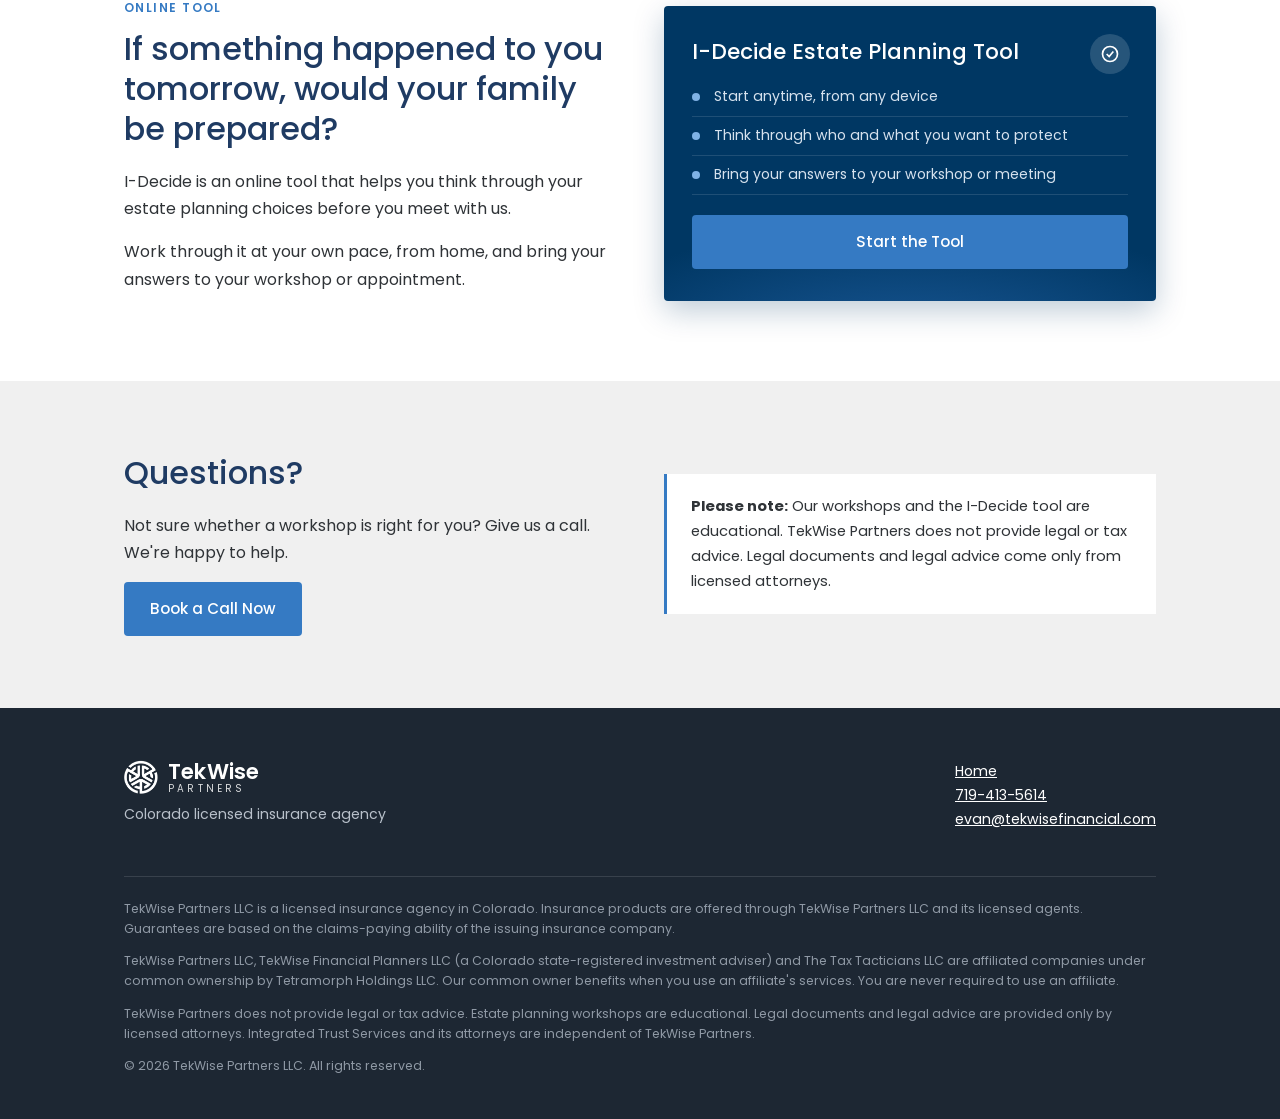
==== commit e08fd41f: "Restyle to match tekwisefinancial.com: Poppins, slate-rose hero, navy tool card, warm contact band C" ====
--- a/estate-planning.html
+++ b/estate-planning.html
@@ -3,11 +3,11 @@
 <head>
   <meta charset="utf-8">
   <meta name="viewport" content="width=device-width, initial-scale=1">
-  <title>Estate Planning Workshops &amp; the I-Decide Tool | Tekwise Partners</title>
-  <meta name="description" content="Free estate planning workshops from Tekwise Partners, in partnership with Integrated Trust Services, plus the I-Decide online planning tool.">
+  <title>Estate Planning Workshops &amp; the I-Decide Tool | TekWise Partners</title>
+  <meta name="description" content="Free estate planning workshops from TekWise Partners, in partnership with Integrated Trust Services, plus the I-Decide online planning tool.">
   <link rel="preconnect" href="https://fonts.googleapis.com">
   <link rel="preconnect" href="https://fonts.gstatic.com" crossorigin>
-  <link href="https://fonts.googleapis.com/css2?family=Roboto:wght@400;500;700&display=swap" rel="stylesheet">
+  <link href="https://fonts.googleapis.com/css2?family=Poppins:wght@400;500;600&display=swap" rel="stylesheet">
   <link rel="stylesheet" href="css/style.css">
   <link rel="icon" href="favicon.png" type="image/png">
 </head>
@@ -17,14 +17,14 @@
   <header class="site-header">
     <div class="wrap">
       <a class="brand" href="index.html">
-        <img src="img/tekwise-symbol.png" alt="" width="44" height="44">
-        <span class="brand-name">TekWise <span>Partners</span></span>
+        <img src="img/tekwise-symbol-white.png" alt="" width="38" height="38">
+        <span class="brand-name">TekWise<small>Partners</small></span>
       </a>
       <nav class="nav" aria-label="Main">
-        <a href="index.html">Home</a>
-        <a href="index.html#services">Services</a>
+        <a href="index.html#services">About TekWise Partners</a>
         <a href="estate-planning.html" aria-current="page">Estate Planning &amp; I-Decide</a>
-        <a class="nav-cta" href="index.html#contact">Contact us</a>
+        <a href="index.html#contact">Contact</a>
+        <a class="nav-cta" href="tel:+17194135614"><svg viewBox="0 0 24 24" fill="currentColor"><path d="M6.6 10.8a15.1 15.1 0 006.6 6.6l2.2-2.2a1 1 0 011-.25 11.4 11.4 0 003.6.57 1 1 0 011 1V20a1 1 0 01-1 1A17 17 0 013 4a1 1 0 011-1h3.5a1 1 0 011 1c0 1.25.2 2.45.57 3.57a1 1 0 01-.25 1z"/></svg>Book a Call Now</a>
       </nav>
     </div>
   </header>
@@ -32,8 +32,8 @@
   <main id="main">
     <section class="page-hero">
       <div class="wrap">
-        <p class="eyebrow">Estate planning</p>
-        <h1>Workshops and tools to help you decide</h1>
+        <p class="eyebrow">Estate Planning</p>
+        <h1>Workshops and Tools to Help You Decide</h1>
         <p>Everyone deserves a say in what happens to their home, savings and family. Our free workshops and the I-Decide tool make it easier to start.</p>
       </div>
     </section>
@@ -41,17 +41,17 @@
     <section id="workshops">
       <div class="wrap grid grid-2">
         <div>
-          <p class="eyebrow">Free estate planning workshops</p>
-          <h2>Learn the basics, without the pressure</h2>
+          <p class="eyebrow">Free Estate Planning Workshops</p>
+          <h2>Learn the Basics, Without the Pressure</h2>
           <p>Our workshops introduce families to trust-based estate planning through our partnership with <strong>Integrated Trust Services</strong> and its attorney network. They're friendly, practical and designed for people who don't speak legalese.</p>
           <p>Workshops are held afternoons and evenings. Seating is limited, so please reserve your spot.</p>
           <div class="actions">
-            <a class="btn btn-primary" href="mailto:evan@tekwisefinancial.com?subject=Estate%20planning%20workshop%20reservation">Reserve a seat</a>
-            <a class="btn btn-ghost" href="tel:+17194135614">Call 719-413-5614</a>
+            <a class="btn btn-primary" href="mailto:evan@tekwisefinancial.com?subject=Estate%20planning%20workshop%20reservation">Reserve a Seat</a>
+            <a class="btn btn-primary" href="tel:+17194135614">Call 719-413-5614</a>
           </div>
         </div>
         <div class="card">
-          <h3>What you'll learn</h3>
+          <h3>What You'll Learn</h3>
           <ul class="checklist">
             <li>The difference between a will and a living trust</li>
             <li>How probate works, and how a trust can help your family avoid it</li>
@@ -66,34 +66,35 @@
     <section class="alt">
       <div class="wrap">
         <div class="section-head">
-          <p class="eyebrow">How it works</p>
-          <h2>From first question to finished plan</h2>
+          <h2>From First Question to Finished Plan</h2>
+          <p>Here's what to expect when you attend a TekWise Partners workshop.</p>
         </div>
         <div class="steps">
-          <div class="step"><h3>Reserve your seat</h3><p>Sign up for an upcoming workshop. We'll call to confirm the details.</p></div>
-          <div class="step"><h3>Attend the workshop</h3><p>Learn how estate planning works and get your questions answered.</p></div>
-          <div class="step"><h3>Meet one-on-one</h3><p>Sit down with us to talk through your family's situation and options.</p></div>
-          <div class="step"><h3>Work with an attorney</h3><p>If you choose to move forward, you enroll with Integrated Trust Services, whose attorney network prepares your documents.</p></div>
+          <div class="step"><h3>Reserve Your Seat</h3><p>Sign up for an upcoming workshop. We'll call to confirm the details.</p></div>
+          <div class="step"><h3>Attend the Workshop</h3><p>Learn how estate planning works and get your questions answered.</p></div>
+          <div class="step"><h3>Meet One-on-One</h3><p>Sit down with us to talk through your family's situation and options.</p></div>
+          <div class="step"><h3>Work With an Attorney</h3><p>If you choose to move forward, you enroll with Integrated Trust Services, whose attorney network prepares your documents.</p></div>
         </div>
       </div>
     </section>
 
     <section id="i-decide">
-      <div class="wrap">
-        <div class="feature">
-          <div>
-            <span class="badge">Online tool</span>
-            <h2>I-Decide</h2>
-            <p>I-Decide is an online tool that helps you think through your estate planning choices before you meet with us. Work through it at your own pace, from home, and bring your answers to your workshop or appointment.</p>
-            <div class="actions">
-              <a class="btn btn-white" href="https://umustsee.net/KWM9HJ" target="_blank" rel="noopener">Open the I-Decide tool</a>
-            </div>
-          </div>
-          <div class="feature-art">
-            <div class="row"><span class="dot"></span>Start anytime, from any device</div>
-            <div class="row"><span class="dot"></span>Think through who and what you want to protect</div>
-            <div class="row"><span class="dot"></span>Bring your answers to your workshop or meeting</div>
-          </div>
+      <div class="wrap grid grid-2">
+        <div>
+          <p class="eyebrow">Online Tool</p>
+          <h2>If something happened to you tomorrow, would your family be prepared?</h2>
+          <p>I-Decide is an online tool that helps you think through your estate planning choices before you meet with us.</p>
+          <p>Work through it at your own pace, from home, and bring your answers to your workshop or appointment.</p>
+        </div>
+        <div class="tool-card">
+          <span class="tool-icon" aria-hidden="true"><svg viewBox="0 0 24 24" fill="none" stroke="#fff" stroke-width="2"><circle cx="12" cy="12" r="9"/><path d="M8 12l3 3 5-6"/></svg></span>
+          <h3>I-Decide Estate Planning Tool</h3>
+          <ul>
+            <li>Start anytime, from any device</li>
+            <li>Think through who and what you want to protect</li>
+            <li>Bring your answers to your workshop or meeting</li>
+          </ul>
+          <a class="btn btn-primary btn-block" href="https://umustsee.net/KWM9HJ" target="_blank" rel="noopener">Start the Tool</a>
         </div>
       </div>
     </section>
@@ -103,10 +104,10 @@
         <div>
           <h2>Questions?</h2>
           <p>Not sure whether a workshop is right for you? Give us a call. We're happy to help.</p>
-          <a class="btn btn-primary" href="tel:+17194135614">Call 719-413-5614</a>
+          <a class="btn btn-primary" href="tel:+17194135614">Book a Call Now</a>
         </div>
         <div class="callout">
-          <strong>Please note:</strong> Our workshops and the I-Decide tool are educational. Tekwise Partners does not provide legal or tax advice. Legal documents and legal advice come only from licensed attorneys.
+          <strong>Please note:</strong> Our workshops and the I-Decide tool are educational. TekWise Partners does not provide legal or tax advice. Legal documents and legal advice come only from licensed attorneys.
         </div>
       </div>
     </section>
@@ -116,7 +117,7 @@
     <div class="wrap">
       <div class="footer-top">
         <div>
-          <div class="footer-brand"><img src="img/tekwise-symbol-white.png" alt="" width="36" height="36"><span class="brand-name">TekWise <span>Partners</span></span></div>
+          <div class="footer-brand"><img src="img/tekwise-symbol-white.png" alt="" width="34" height="34"><span class="brand-name">TekWise<small>Partners</small></span></div>
           <p>Colorado licensed insurance agency</p>
         </div>
         <div>
@@ -126,10 +127,10 @@
         </div>
       </div>
       <div class="disclosure">
-        <p>Tekwise Partners LLC is a licensed insurance agency in Colorado. Insurance products are offered through Tekwise Partners LLC and its licensed agents. Guarantees are based on the claims-paying ability of the issuing insurance company.</p>
-        <p>Tekwise Partners LLC, Tekwise Financial Planners LLC (a Colorado state-registered investment adviser) and The Tax Tacticians LLC are affiliated companies under common ownership by Tetramorph Holdings LLC. Our common owner benefits when you use an affiliate's services. You are never required to use an affiliate.</p>
-        <p>Tekwise Partners does not provide legal or tax advice. Estate planning workshops are educational. Legal documents and legal advice are provided only by licensed attorneys. Integrated Trust Services and its attorneys are independent of Tekwise Partners.</p>
-        <p>&copy; <span id="yr">2026</span> Tekwise Partners LLC. All rights reserved.</p>
+        <p>TekWise Partners LLC is a licensed insurance agency in Colorado. Insurance products are offered through TekWise Partners LLC and its licensed agents. Guarantees are based on the claims-paying ability of the issuing insurance company.</p>
+        <p>TekWise Partners LLC, TekWise Financial Planners LLC (a Colorado state-registered investment adviser) and The Tax Tacticians LLC are affiliated companies under common ownership by Tetramorph Holdings LLC. Our common owner benefits when you use an affiliate's services. You are never required to use an affiliate.</p>
+        <p>TekWise Partners does not provide legal or tax advice. Estate planning workshops are educational. Legal documents and legal advice are provided only by licensed attorneys. Integrated Trust Services and its attorneys are independent of TekWise Partners.</p>
+        <p>&copy; <span id="yr">2026</span> TekWise Partners LLC. All rights reserved.</p>
       </div>
     </div>
   </footer>
--- a/css/style.css
+++ b/css/style.css
@@ -1,31 +1,35 @@
-/* Tekwise Partners — colors taken from the TekWise logo (blue #0B5394, charcoal #333). */
+/* Tekwise Partners — styled to match tekwisefinancial.com */
 :root {
-  --blue: #0b5394;
-  --blue-dark: #083d6e;
-  --blue-light: #e8f0f8;
-  --blue-mid: #cfe0f0;
-  --ink: #333333;
+  --blue: #357ac3;          /* buttons, card accents */
+  --blue-dark: #2a64a3;
+  --navy: #003763;          /* tool card */
+  --heading: #1f3b63;       /* section headings */
+  --ink: #2f3337;
   --muted: #5f6670;
-  --line: #e2e6eb;
-  --bg-alt: #f5f7fa;
-  --radius: 8px;
-  --max: 1140px;
+  --gray: #f0f0f0;          /* section background */
+  --line: #e4e6e9;
+  --hero-1: #3e4a5d;        /* slate */
+  --hero-2: #4e4d56;
+  --hero-3: #cfb2ac;        /* dusty rose */
+  --warm-1: #c99a55;        /* amber */
+  --warm-2: #1e1011;        /* deep brown */
+  --max: 1080px;
 }
 
 * { box-sizing: border-box; }
 html { scroll-behavior: smooth; }
 body {
   margin: 0;
-  font-family: "Roboto", "Segoe UI", Helvetica, Arial, sans-serif;
-  font-size: 17px;
-  line-height: 1.65;
+  font-family: "Poppins", "Segoe UI", Helvetica, Arial, sans-serif;
+  font-size: 16px;
+  line-height: 1.7;
   color: var(--ink);
   background: #fff;
 }
-h1, h2, h3 { color: var(--ink); line-height: 1.2; margin: 0 0 .55em; font-weight: 700; }
-h1 { font-size: clamp(2.1rem, 4.6vw, 3.2rem); letter-spacing: -.01em; }
-h2 { font-size: clamp(1.6rem, 3vw, 2.2rem); letter-spacing: -.01em; }
-h3 { font-size: 1.15rem; font-weight: 500; }
+h1, h2, h3 { line-height: 1.25; margin: 0 0 .6em; font-weight: 500; color: var(--heading); }
+h1 { font-size: clamp(2rem, 4.2vw, 2.9rem); color: #fff; }
+h2 { font-size: clamp(1.5rem, 2.8vw, 2rem); }
+h3 { font-size: 1.05rem; }
 p { margin: 0 0 1em; }
 a { color: var(--blue); }
 img { max-width: 100%; display: block; }
@@ -34,123 +38,128 @@
 .skip { position: absolute; left: -999px; }
 .skip:focus { left: 16px; top: 16px; background: #fff; padding: 8px 12px; z-index: 10; }
 
-/* Header */
-.site-header { background: #fff; border-bottom: 1px solid var(--line); position: sticky; top: 0; z-index: 5; }
-.site-header .wrap { display: flex; align-items: center; justify-content: space-between; gap: 16px; min-height: 76px; flex-wrap: wrap; }
-.brand { display: flex; align-items: center; gap: 12px; text-decoration: none; color: var(--ink); }
-.brand img { width: 44px; height: 44px; object-fit: contain; }
-.brand-name { font-size: 1.5rem; font-weight: 500; letter-spacing: -.01em; color: var(--ink); }
-.brand-name span { color: var(--blue); font-weight: 400; }
+/* Header — transparent, over the hero */
+.site-header { position: absolute; top: 0; left: 0; right: 0; z-index: 5; }
+.site-header .wrap { display: flex; align-items: center; justify-content: space-between; gap: 16px; min-height: 80px; flex-wrap: wrap; }
+.brand { display: flex; align-items: center; gap: 10px; text-decoration: none; color: #fff; }
+.brand img { width: 38px; height: 38px; object-fit: contain; }
+.brand-name { font-size: 1.35rem; font-weight: 600; letter-spacing: .01em; color: #fff; line-height: 1.1; }
+.brand-name small { display: block; font-size: .62rem; font-weight: 400; letter-spacing: .32em; text-transform: uppercase; opacity: .85; }
 .nav { display: flex; gap: 4px; flex-wrap: wrap; align-items: center; }
-.nav a { color: var(--ink); text-decoration: none; padding: 8px 14px; border-radius: 6px; font-size: .95rem; font-weight: 500; }
-.nav a:hover { color: var(--blue); background: var(--blue-light); }
-.nav a[aria-current="page"] { color: var(--blue); }
-.nav a.nav-cta { background: var(--blue); color: #fff; margin-left: 6px; }
+.nav a { color: #fff; text-decoration: none; padding: 8px 12px; font-size: .88rem; font-weight: 500; border-radius: 4px; }
+.nav a:hover, .nav a[aria-current="page"] { color: #cfe3f7; }
+.nav a.nav-cta { background: var(--blue); margin-left: 8px; display: inline-flex; gap: 6px; align-items: center; }
 .nav a.nav-cta:hover { background: var(--blue-dark); color: #fff; }
+.nav-cta svg, .btn svg { width: 14px; height: 14px; }
 
 /* Buttons */
 .btn {
-  display: inline-block; padding: 13px 26px; border-radius: 6px; font-weight: 500;
-  text-decoration: none; border: 2px solid transparent; transition: background .15s, color .15s;
+  display: inline-flex; align-items: center; gap: 8px; padding: 12px 24px; border-radius: 4px; font-weight: 500; font-size: .95rem;
+  text-decoration: none; border: 2px solid transparent; transition: background .15s;
 }
 .btn-primary { background: var(--blue); color: #fff; }
 .btn-primary:hover { background: var(--blue-dark); }
-.btn-ghost { border-color: var(--blue); color: var(--blue); background: #fff; }
-.btn-ghost:hover { background: var(--blue-light); }
-.btn-white { background: #fff; color: var(--blue); }
-.btn-white:hover { background: var(--blue-light); }
-.btn-outline-white { border-color: rgba(255,255,255,.8); color: #fff; }
+.btn-outline-white { border-color: rgba(255,255,255,.75); color: #fff; }
 .btn-outline-white:hover { background: rgba(255,255,255,.12); }
+.btn-block { display: flex; justify-content: center; width: 100%; }
 
 /* Hero */
-.hero { background: linear-gradient(180deg, var(--blue-light) 0%, #fff 100%); padding: 88px 0 96px; overflow: hidden; }
-.hero .wrap { display: grid; grid-template-columns: 1.3fr 1fr; gap: 48px; align-items: center; }
-.hero p.lead { font-size: 1.2rem; color: var(--muted); max-width: 600px; }
-.hero-mark { justify-self: center; width: min(340px, 80%); opacity: .95; }
-.eyebrow { text-transform: uppercase; letter-spacing: .12em; font-size: .78rem; font-weight: 700; color: var(--blue); margin-bottom: 12px; }
-.actions { display: flex; gap: 12px; flex-wrap: wrap; margin-top: 26px; }
+.hero, .page-hero {
+  background: linear-gradient(100deg, var(--hero-1) 0%, var(--hero-2) 45%, var(--hero-3) 100%);
+  color: #fff; position: relative; overflow: hidden;
+}
+.hero { padding: 150px 0 110px; }
+.page-hero { padding: 140px 0 80px; }
+.hero .wrap { display: grid; grid-template-columns: 1.25fr 1fr; gap: 40px; align-items: center; }
+.hero p.lead, .page-hero p { font-size: 1.05rem; color: #eef0f4; max-width: 560px; }
+.hero-mark { justify-self: center; width: min(300px, 80%); opacity: .9; }
+.eyebrow { text-transform: uppercase; letter-spacing: .12em; font-size: .75rem; font-weight: 600; color: var(--blue); margin-bottom: 10px; }
+.hero .eyebrow, .page-hero .eyebrow, .warm .eyebrow { color: #fff; opacity: .85; }
+.actions { display: flex; gap: 12px; flex-wrap: wrap; margin-top: 24px; }
 
 /* Sections */
-section { padding: 80px 0; }
-.alt { background: var(--bg-alt); }
-.section-head { max-width: 720px; margin-bottom: 40px; }
-.section-head p { color: var(--muted); }
+section { padding: 72px 0; }
+.alt { background: var(--gray); }
+.section-head { max-width: 680px; margin: 0 auto 40px; text-align: center; }
+.section-head p { color: var(--muted); font-size: .95rem; }
 
-.grid { display: grid; gap: 24px; }
-.grid-3 { grid-template-columns: repeat(auto-fit, minmax(260px, 1fr)); }
-.grid-2 { grid-template-columns: repeat(auto-fit, minmax(320px, 1fr)); align-items: center; gap: 48px; }
+.grid { display: grid; gap: 22px; }
+.grid-3 { grid-template-columns: repeat(auto-fit, minmax(240px, 1fr)); }
+.grid-2 { grid-template-columns: repeat(auto-fit, minmax(300px, 1fr)); align-items: center; gap: 48px; }
 
-.card { background: #fff; border: 1px solid var(--line); border-radius: var(--radius); padding: 30px; transition: box-shadow .2s, border-color .2s; }
-.card:hover { border-color: var(--blue-mid); box-shadow: 0 8px 24px rgba(11,83,148,.08); }
-.card p { color: var(--muted); margin: 0; }
-.icon { width: 48px; height: 48px; border-radius: 10px; background: var(--blue-light); color: var(--blue); display: grid; place-items: center; margin-bottom: 18px; }
-.icon svg { width: 24px; height: 24px; }
+/* Cards — white with blue left border, like the TekWise site */
+.card { background: #fff; border-left: 3px solid var(--blue); padding: 26px 24px; box-shadow: 0 1px 3px rgba(0,0,0,.05); }
+.card p { color: var(--muted); margin: 0; font-size: .9rem; }
+.card h3 { color: var(--heading); }
+.icon { width: 40px; height: 40px; color: var(--blue); margin-bottom: 18px; }
+.icon svg { width: 34px; height: 34px; }
 
 .checklist { list-style: none; padding: 0; margin: 0 0 1em; }
-.checklist li { padding-left: 32px; position: relative; margin-bottom: 12px; }
+.checklist li { padding-left: 30px; position: relative; margin-bottom: 10px; }
 .checklist li::before {
-  content: ""; position: absolute; left: 0; top: 4px; width: 20px; height: 20px; border-radius: 50%;
-  background: var(--blue) url("data:image/svg+xml,%3Csvg xmlns='http://www.w3.org/2000/svg' viewBox='0 0 24 24' fill='none' stroke='%23fff' stroke-width='3'%3E%3Cpath d='M5 12l5 5 9-10'/%3E%3C/svg%3E") center/12px no-repeat;
+  content: ""; position: absolute; left: 0; top: 5px; width: 18px; height: 18px; border-radius: 50%;
+  background: var(--blue) url("data:image/svg+xml,%3Csvg xmlns='http://www.w3.org/2000/svg' viewBox='0 0 24 24' fill='none' stroke='%23fff' stroke-width='3'%3E%3Cpath d='M5 12l5 5 9-10'/%3E%3C/svg%3E") center/11px no-repeat;
 }
 
 /* Steps */
 .steps { counter-reset: step; display: grid; gap: 20px; grid-template-columns: repeat(auto-fit, minmax(220px, 1fr)); }
-.step { background: #fff; border-radius: var(--radius); padding: 28px; border: 1px solid var(--line); }
+.step { background: #fff; padding: 26px 24px; border-left: 3px solid var(--blue); box-shadow: 0 1px 3px rgba(0,0,0,.05); }
 .step::before {
   counter-increment: step; content: counter(step);
-  display: grid; place-items: center; width: 40px; height: 40px; border-radius: 50%;
-  background: var(--blue); color: #fff; font-weight: 700; margin-bottom: 14px;
+  display: grid; place-items: center; width: 36px; height: 36px; border-radius: 50%;
+  background: var(--blue); color: #fff; font-weight: 600; margin-bottom: 14px;
 }
-.step p { color: var(--muted); margin: 0; }
+.step p { color: var(--muted); margin: 0; font-size: .9rem; }
 
-/* Feature panel */
-.feature {
-  background: var(--blue); color: #fff; border-radius: 12px; padding: 52px;
-  display: grid; gap: 36px; grid-template-columns: 1.4fr 1fr; align-items: center; position: relative; overflow: hidden;
+/* Navy tool card — matches the Estate Planning Checkup Tool card */
+.tool-card {
+  background: radial-gradient(120% 80% at 50% 120%, #1b5a9a 0%, var(--navy) 60%);
+  color: #fff; padding: 32px 28px; border-radius: 4px; box-shadow: 0 10px 30px rgba(0,55,99,.25); position: relative;
 }
-.feature::after {
-  content: ""; position: absolute; right: -60px; bottom: -60px; width: 260px; height: 260px;
-  background: url("../img/tekwise-symbol-white.png") center/contain no-repeat; opacity: .07; pointer-events: none;
+.tool-card h3 { color: #fff; font-size: 1.35rem; font-weight: 500; padding-right: 56px; }
+.tool-card p { color: #d6e2ee; font-size: .9rem; }
+.tool-card .tool-icon {
+  position: absolute; top: 28px; right: 26px; width: 40px; height: 40px; border-radius: 50%;
+  background: rgba(255,255,255,.15); display: grid; place-items: center;
 }
-.feature h2 { color: #fff; }
-.feature p { color: #dbe7f3; }
-.badge { display: inline-block; background: rgba(255,255,255,.16); color: #fff; font-weight: 700; padding: 4px 12px; border-radius: 999px; font-size: .75rem; letter-spacing: .1em; text-transform: uppercase; margin-bottom: 14px; }
-.feature-art { background: rgba(255,255,255,.08); border: 1px solid rgba(255,255,255,.2); border-radius: 10px; padding: 24px 28px; position: relative; z-index: 1; }
-.feature-art .row { display: flex; align-items: center; gap: 12px; padding: 11px 0; border-bottom: 1px solid rgba(255,255,255,.14); color: #eef4fa; font-size: .96rem; }
-.feature-art .row:last-child { border-bottom: 0; }
-.feature-art .dot { width: 10px; height: 10px; border-radius: 50%; background: #fff; flex: none; }
+.tool-card .tool-icon svg { width: 20px; height: 20px; }
+.tool-card ul { list-style: none; padding: 0; margin: 0 0 20px; font-size: .88rem; color: #d6e2ee; }
+.tool-card li { padding: 7px 0 7px 22px; position: relative; border-bottom: 1px solid rgba(255,255,255,.12); }
+.tool-card li::before { content: ""; position: absolute; left: 0; top: 15px; width: 8px; height: 8px; border-radius: 50%; background: #7fb2e5; }
 
-.callout { background: var(--blue-light); border-left: 4px solid var(--blue); padding: 20px 24px; border-radius: 6px; }
+.callout { background: #fff; border-left: 3px solid var(--blue); padding: 20px 24px; font-size: .92rem; }
 
-/* Page header */
-.page-hero { background: linear-gradient(180deg, var(--blue-light) 0%, #fff 100%); padding: 72px 0 56px; border-bottom: 1px solid var(--line); }
-.page-hero p { color: var(--muted); max-width: 680px; font-size: 1.15rem; margin: 0; }
+/* Warm "Meet Evan" style band */
+.warm { background: linear-gradient(100deg, var(--warm-1) 0%, #b07a3f 40%, #4a2a1d 75%, var(--warm-2) 100%); color: #fff; }
+.warm h2 { color: #fff; }
+.warm p { color: #f6ead9; }
+.warm .contact-box { background: rgba(0,0,0,.25); border: 1px solid rgba(255,255,255,.2); }
+.warm .contact-box dt { color: #fff; }
+.warm .contact-box dd, .warm .contact-box a { color: #f6ead9; }
 
-/* Contact */
-.contact-box { background: #fff; border: 1px solid var(--line); border-radius: var(--radius); padding: 32px; }
-.contact-box dt { font-weight: 700; margin-top: 12px; }
+.contact-box { padding: 30px; border-radius: 4px; }
+.contact-box dt { font-weight: 600; margin-top: 12px; }
 .contact-box dt:first-child { margin-top: 0; }
-.contact-box dd { margin: 0; color: var(--muted); }
+.contact-box dd { margin: 0; }
 
 /* Affiliates */
-.affiliates { display: grid; gap: 16px; grid-template-columns: repeat(auto-fit, minmax(240px, 1fr)); }
-.affiliate { padding: 22px 24px; border-radius: var(--radius); background: #fff; border: 1px solid var(--line); border-top: 3px solid var(--blue); }
-.affiliate strong { display: block; font-weight: 500; }
-.affiliate span { color: var(--muted); font-size: .95rem; }
+.affiliates { display: grid; gap: 18px; grid-template-columns: repeat(auto-fit, minmax(240px, 1fr)); }
+.affiliate { padding: 22px 24px; background: #fff; border-left: 3px solid var(--blue); box-shadow: 0 1px 3px rgba(0,0,0,.05); }
+.affiliate strong { display: block; font-weight: 500; color: var(--heading); }
+.affiliate span { color: var(--muted); font-size: .88rem; }
 
 /* Footer */
-.site-footer { background: #2b2f33; color: #c4c9cf; padding: 56px 0 32px; font-size: .9rem; }
+.site-footer { background: #1d2733; color: #b9c1cb; padding: 52px 0 30px; font-size: .88rem; }
 .site-footer a { color: #fff; }
-.footer-top { display: flex; justify-content: space-between; gap: 32px; flex-wrap: wrap; margin-bottom: 32px; }
-.footer-brand { display: flex; align-items: center; gap: 12px; margin-bottom: 8px; }
-.footer-brand img { width: 36px; height: 36px; object-fit: contain; }
-.footer-brand .brand-name { color: #fff; font-size: 1.25rem; }
-.footer-brand .brand-name span { color: #8fb8e0; }
-.disclosure { border-top: 1px solid rgba(255,255,255,.12); padding-top: 24px; font-size: .8rem; line-height: 1.55; color: #9aa1a9; }
+.footer-top { display: flex; justify-content: space-between; gap: 32px; flex-wrap: wrap; margin-bottom: 30px; }
+.footer-brand { display: flex; align-items: center; gap: 10px; margin-bottom: 8px; }
+.footer-brand img { width: 34px; height: 34px; object-fit: contain; }
+.disclosure { border-top: 1px solid rgba(255,255,255,.12); padding-top: 22px; font-size: .78rem; line-height: 1.6; color: #8f99a5; }
 
 @media (max-width: 820px) {
-  .hero .wrap, .feature { grid-template-columns: 1fr; }
+  .hero .wrap { grid-template-columns: 1fr; }
   .hero-mark { display: none; }
-  .feature { padding: 34px; }
-  section { padding: 60px 0; }
+  .hero { padding: 130px 0 80px; }
+  section { padding: 56px 0; }
+  .nav a:not(.nav-cta) { padding: 6px 8px; }
 }
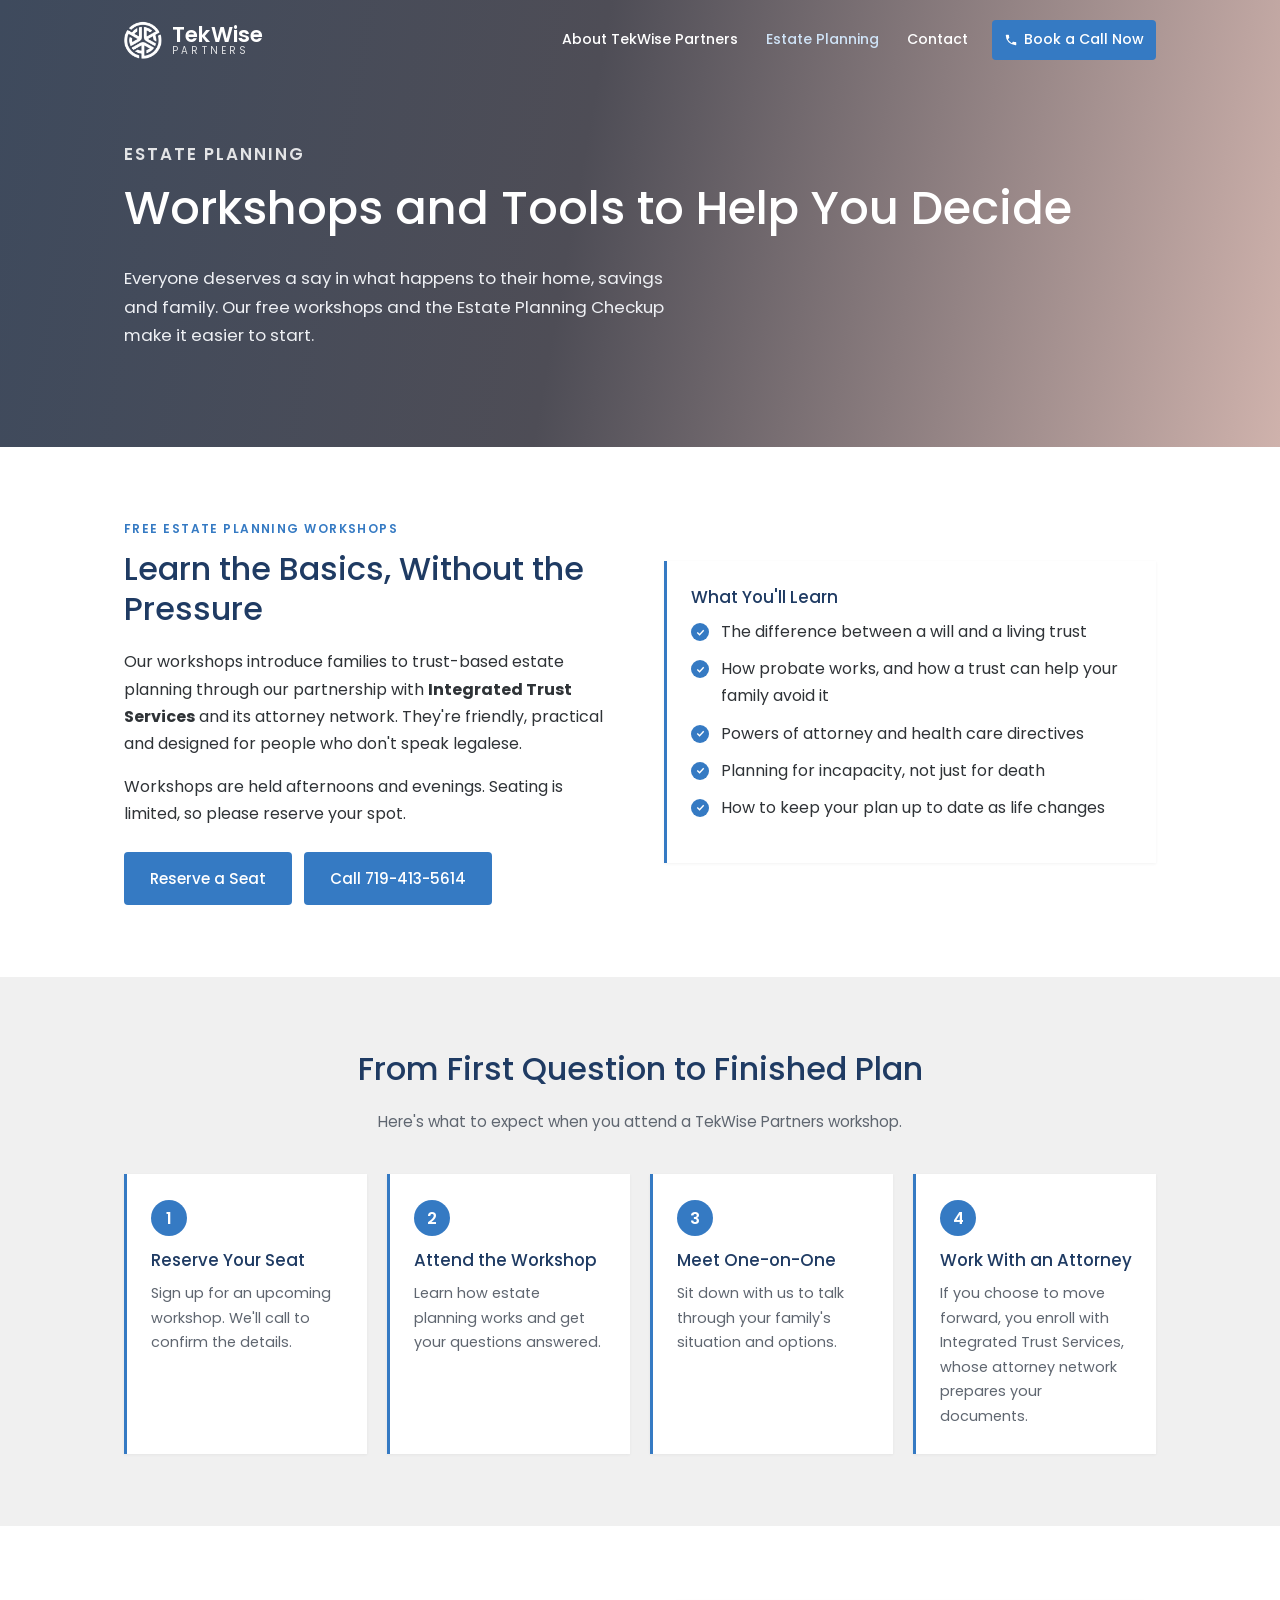
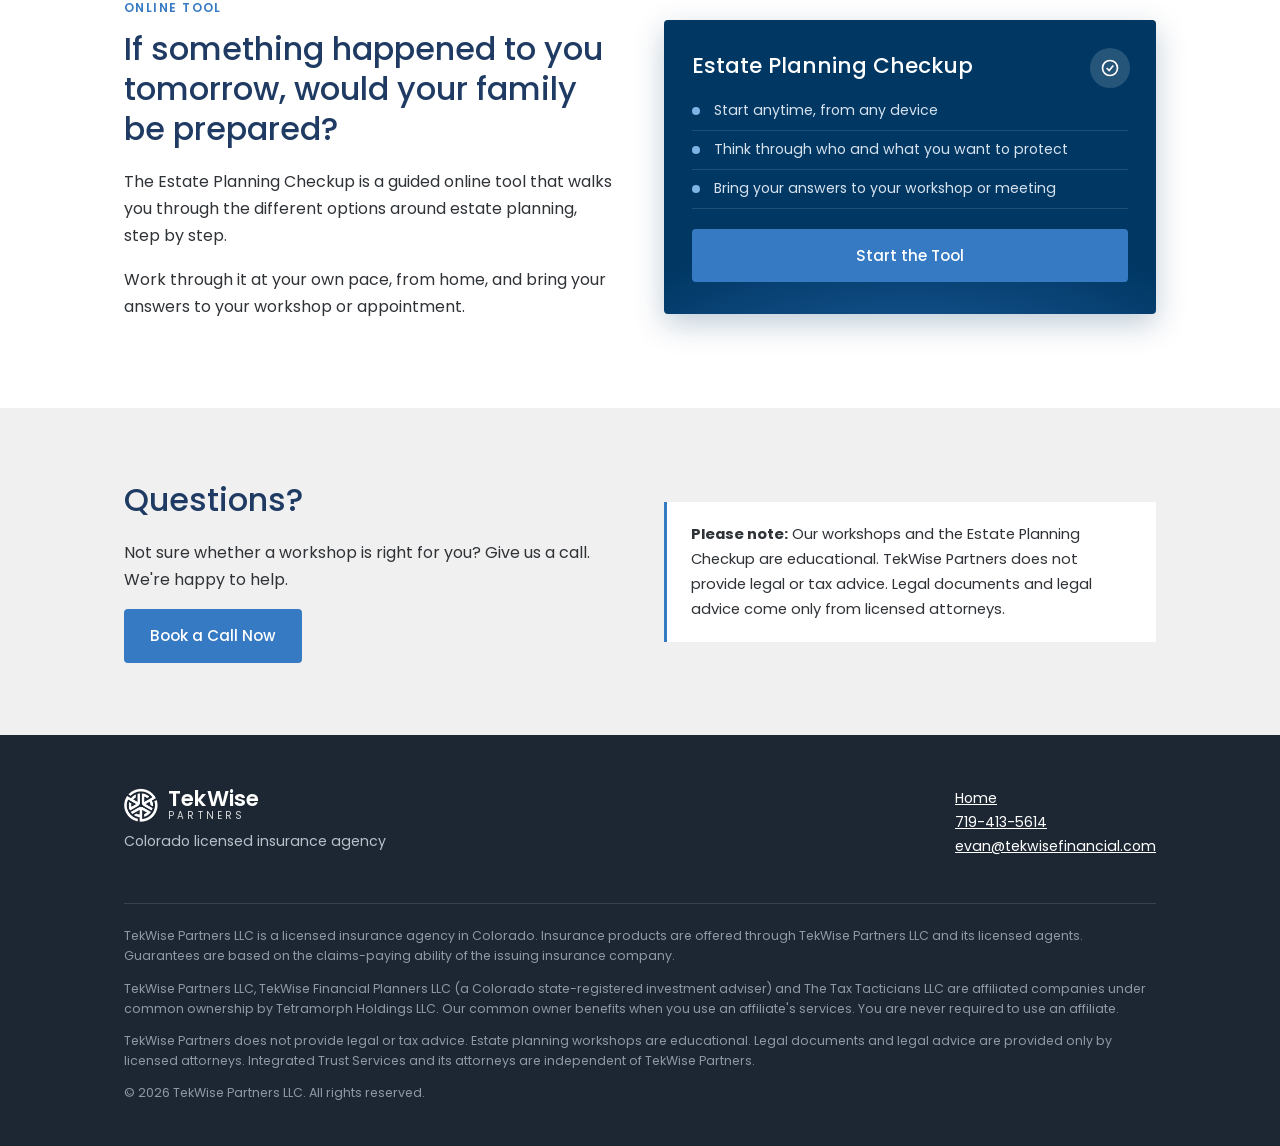
==== commit 2d8fa2fd: "Rename I-Decide to Estate Planning Checkup Co-Authored-By: Claude Opus 5.5 <noreply@anthropic.com> C" ====
--- a/estate-planning.html
+++ b/estate-planning.html
@@ -3,8 +3,8 @@
 <head>
   <meta charset="utf-8">
   <meta name="viewport" content="width=device-width, initial-scale=1">
-  <title>Estate Planning Workshops &amp; the I-Decide Tool | TekWise Partners</title>
-  <meta name="description" content="Free estate planning workshops from TekWise Partners, in partnership with Integrated Trust Services, plus the I-Decide online planning tool.">
+  <title>Estate Planning Workshops &amp; the Estate Planning Checkup | TekWise Partners</title>
+  <meta name="description" content="Free estate planning workshops from TekWise Partners, in partnership with Integrated Trust Services, plus the Estate Planning Checkup online tool.">
   <link rel="preconnect" href="https://fonts.googleapis.com">
   <link rel="preconnect" href="https://fonts.gstatic.com" crossorigin>
   <link href="https://fonts.googleapis.com/css2?family=Poppins:wght@400;500;600&display=swap" rel="stylesheet">
@@ -22,7 +22,7 @@
       </a>
       <nav class="nav" aria-label="Main">
         <a href="index.html#services">About TekWise Partners</a>
-        <a href="estate-planning.html" aria-current="page">Estate Planning &amp; I-Decide</a>
+        <a href="estate-planning.html" aria-current="page">Estate Planning</a>
         <a href="index.html#contact">Contact</a>
         <a class="nav-cta" href="tel:+17194135614"><svg viewBox="0 0 24 24" fill="currentColor"><path d="M6.6 10.8a15.1 15.1 0 006.6 6.6l2.2-2.2a1 1 0 011-.25 11.4 11.4 0 003.6.57 1 1 0 011 1V20a1 1 0 01-1 1A17 17 0 013 4a1 1 0 011-1h3.5a1 1 0 011 1c0 1.25.2 2.45.57 3.57a1 1 0 01-.25 1z"/></svg>Book a Call Now</a>
       </nav>
@@ -34,7 +34,7 @@
       <div class="wrap">
         <p class="eyebrow">Estate Planning</p>
         <h1>Workshops and Tools to Help You Decide</h1>
-        <p>Everyone deserves a say in what happens to their home, savings and family. Our free workshops and the I-Decide tool make it easier to start.</p>
+        <p>Everyone deserves a say in what happens to their home, savings and family. Our free workshops and the Estate Planning Checkup make it easier to start.</p>
       </div>
     </section>
 
@@ -78,17 +78,17 @@
       </div>
     </section>
 
-    <section id="i-decide">
+    <section id="checkup">
       <div class="wrap grid grid-2">
         <div>
           <p class="eyebrow">Online Tool</p>
           <h2>If something happened to you tomorrow, would your family be prepared?</h2>
-          <p>I-Decide is an online tool that helps you think through your estate planning choices before you meet with us.</p>
+          <p>The Estate Planning Checkup is a guided online tool that walks you through the different options around estate planning, step by step.</p>
           <p>Work through it at your own pace, from home, and bring your answers to your workshop or appointment.</p>
         </div>
         <div class="tool-card">
           <span class="tool-icon" aria-hidden="true"><svg viewBox="0 0 24 24" fill="none" stroke="#fff" stroke-width="2"><circle cx="12" cy="12" r="9"/><path d="M8 12l3 3 5-6"/></svg></span>
-          <h3>I-Decide Estate Planning Tool</h3>
+          <h3>Estate Planning Checkup</h3>
           <ul>
             <li>Start anytime, from any device</li>
             <li>Think through who and what you want to protect</li>
@@ -107,7 +107,7 @@
           <a class="btn btn-primary" href="tel:+17194135614">Book a Call Now</a>
         </div>
         <div class="callout">
-          <strong>Please note:</strong> Our workshops and the I-Decide tool are educational. TekWise Partners does not provide legal or tax advice. Legal documents and legal advice come only from licensed attorneys.
+          <strong>Please note:</strong> Our workshops and the Estate Planning Checkup are educational. TekWise Partners does not provide legal or tax advice. Legal documents and legal advice come only from licensed attorneys.
         </div>
       </div>
     </section>
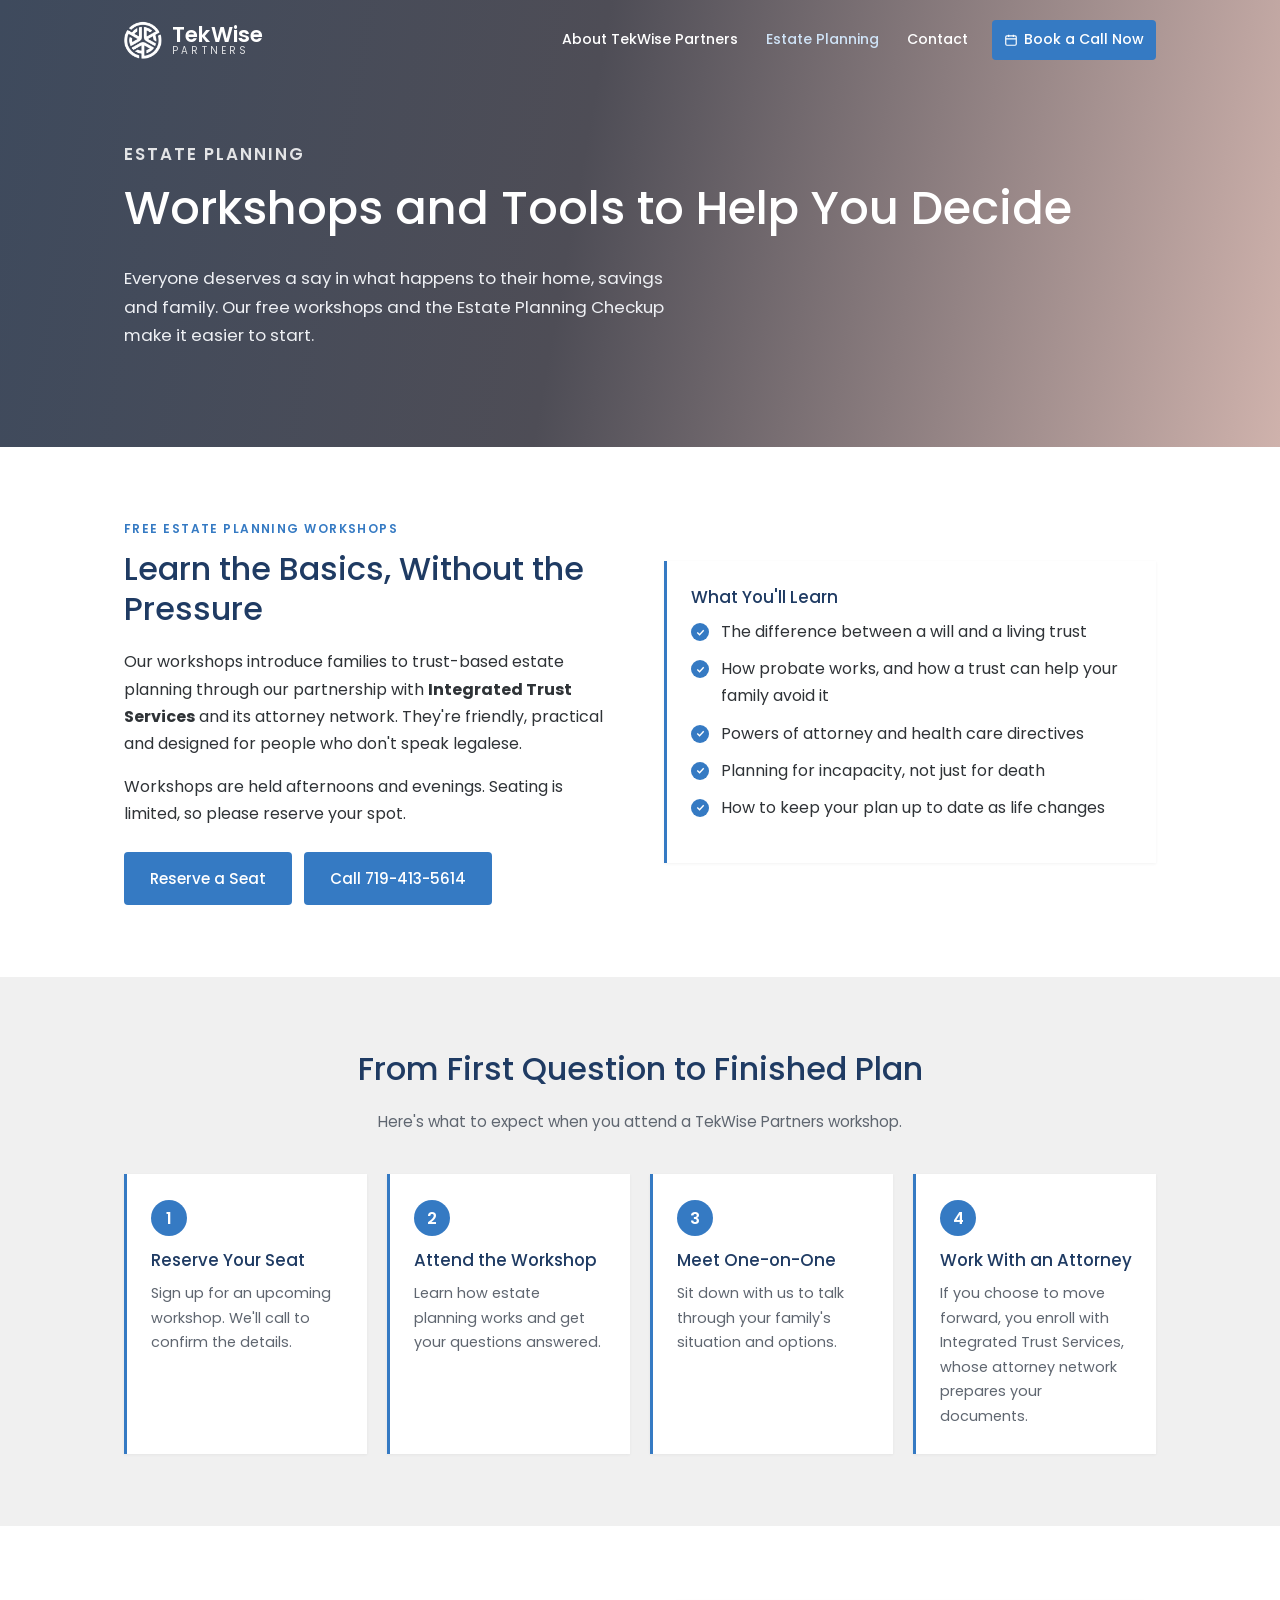
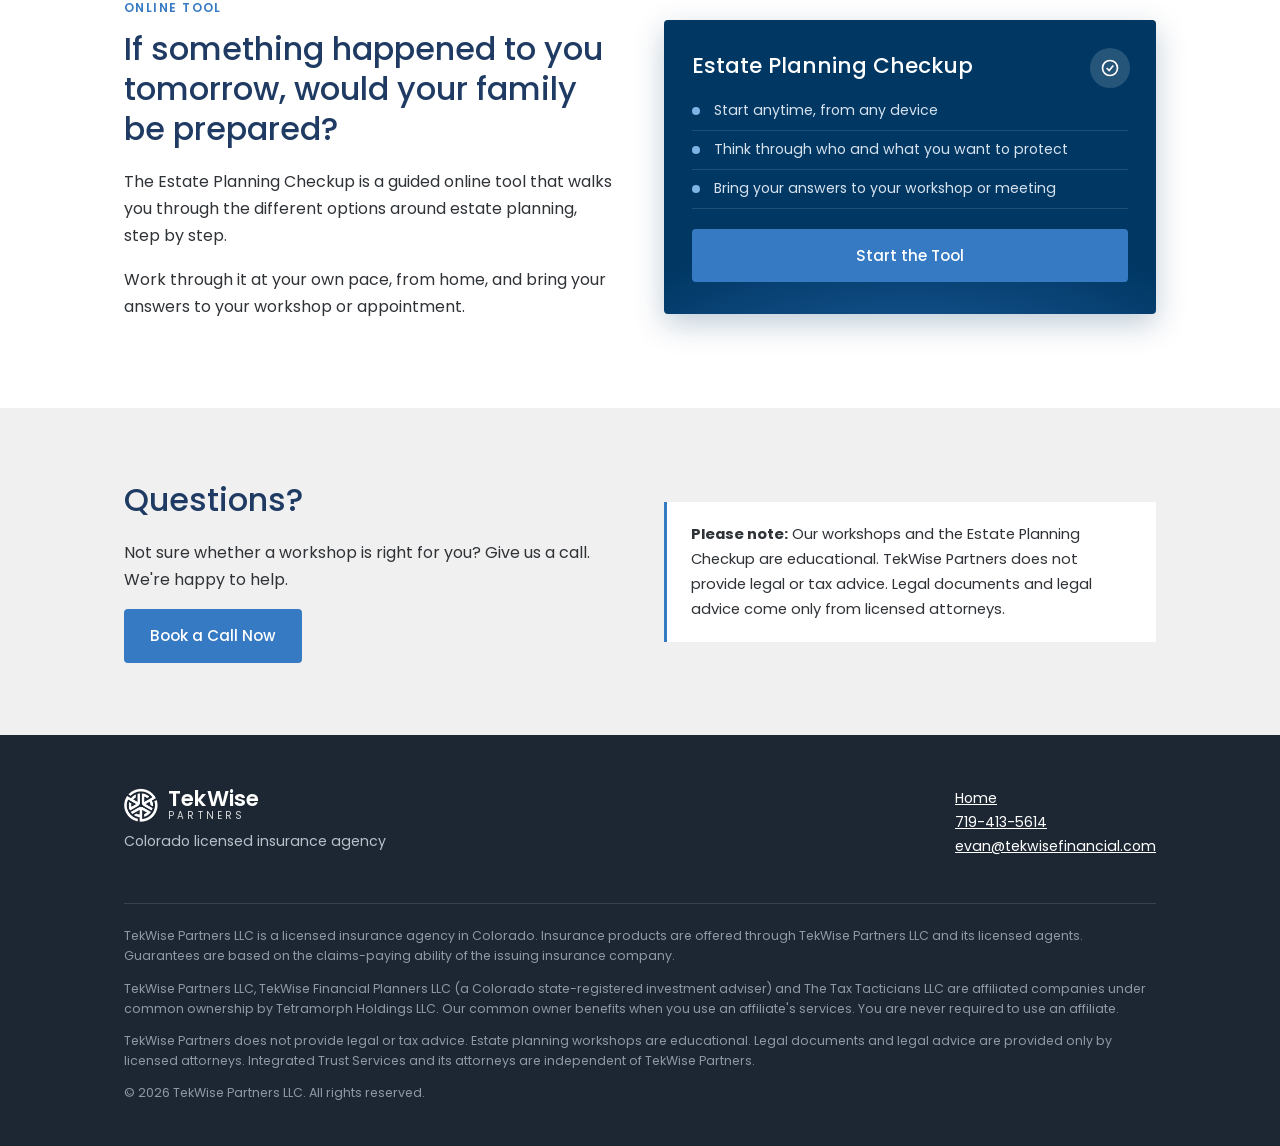
==== commit 16c3c9ed: "Point Book a Call Now buttons to Calendly Co-Authored-By: Claude Opus 5.5 <noreply@anthropic.com> Cl" ====
--- a/estate-planning.html
+++ b/estate-planning.html
@@ -24,7 +24,7 @@
         <a href="index.html#services">About TekWise Partners</a>
         <a href="estate-planning.html" aria-current="page">Estate Planning</a>
         <a href="index.html#contact">Contact</a>
-        <a class="nav-cta" href="tel:+17194135614"><svg viewBox="0 0 24 24" fill="currentColor"><path d="M6.6 10.8a15.1 15.1 0 006.6 6.6l2.2-2.2a1 1 0 011-.25 11.4 11.4 0 003.6.57 1 1 0 011 1V20a1 1 0 01-1 1A17 17 0 013 4a1 1 0 011-1h3.5a1 1 0 011 1c0 1.25.2 2.45.57 3.57a1 1 0 01-.25 1z"/></svg>Book a Call Now</a>
+        <a class="nav-cta" href="https://calendly.com/tekwisefinancial/insuranceandincomeplanning" target="_blank" rel="noopener"><svg viewBox="0 0 24 24" fill="none" stroke="currentColor" stroke-width="2"><rect x="3" y="5" width="18" height="16" rx="2"/><path d="M16 3v4M8 3v4M3 10h18"/></svg>Book a Call Now</a>
       </nav>
     </div>
   </header>
@@ -104,7 +104,7 @@
         <div>
           <h2>Questions?</h2>
           <p>Not sure whether a workshop is right for you? Give us a call. We're happy to help.</p>
-          <a class="btn btn-primary" href="tel:+17194135614">Book a Call Now</a>
+          <a class="btn btn-primary" href="https://calendly.com/tekwisefinancial/insuranceandincomeplanning" target="_blank" rel="noopener">Book a Call Now</a>
         </div>
         <div class="callout">
           <strong>Please note:</strong> Our workshops and the Estate Planning Checkup are educational. TekWise Partners does not provide legal or tax advice. Legal documents and legal advice come only from licensed attorneys.
--- a/css/style.css
+++ b/css/style.css
@@ -146,7 +146,10 @@
 .affiliates { display: grid; gap: 18px; grid-template-columns: repeat(auto-fit, minmax(240px, 1fr)); }
 .affiliate { padding: 22px 24px; background: #fff; border-left: 3px solid var(--blue); box-shadow: 0 1px 3px rgba(0,0,0,.05); }
 .affiliate strong { display: block; font-weight: 500; color: var(--heading); }
-.affiliate span { color: var(--muted); font-size: .88rem; }
+.affiliate span { color: var(--muted); font-size: .88rem; display: block; }
+a.affiliate { text-decoration: none; color: inherit; transition: box-shadow .2s, transform .2s; }
+a.affiliate:hover { box-shadow: 0 8px 22px rgba(0,55,99,.12); transform: translateY(-2px); }
+.affiliate em { display: block; margin-top: 10px; font-style: normal; font-size: .85rem; font-weight: 500; color: var(--blue); }
 
 /* Footer */
 .site-footer { background: #1d2733; color: #b9c1cb; padding: 52px 0 30px; font-size: .88rem; }
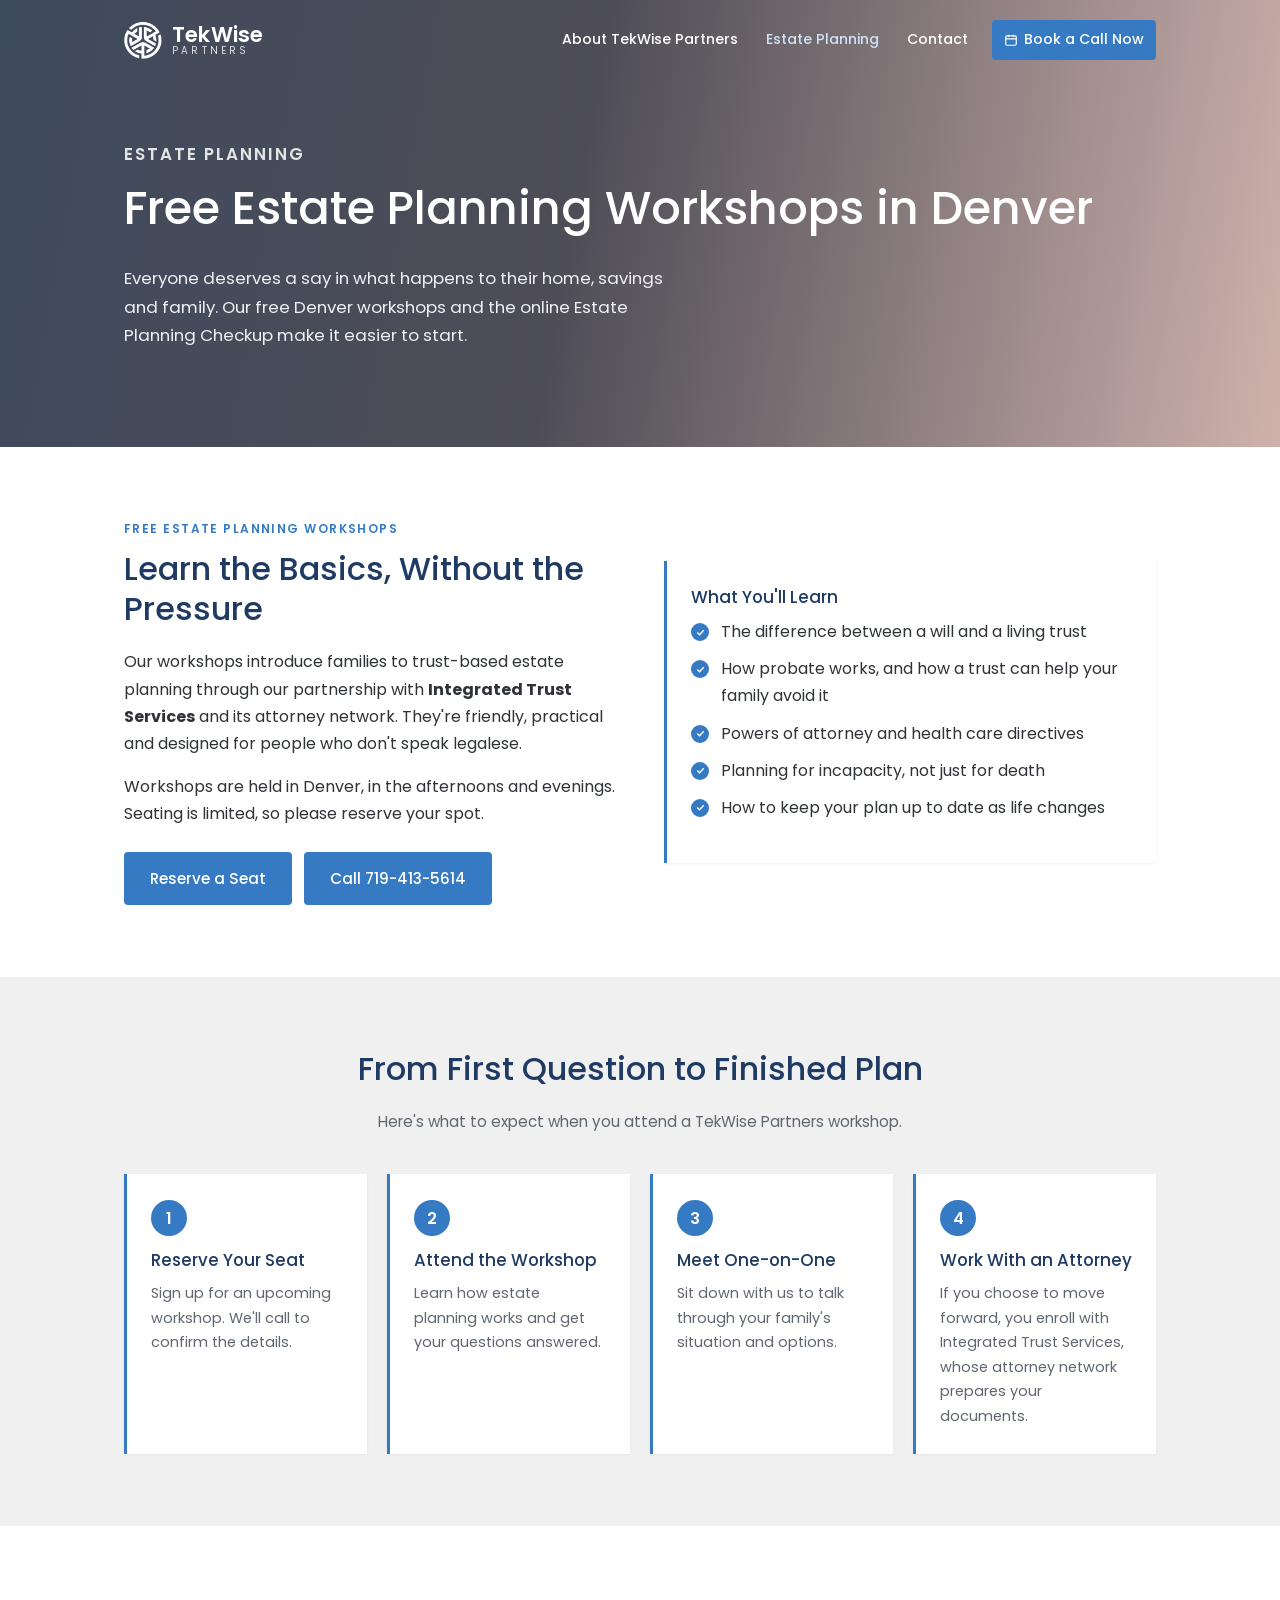
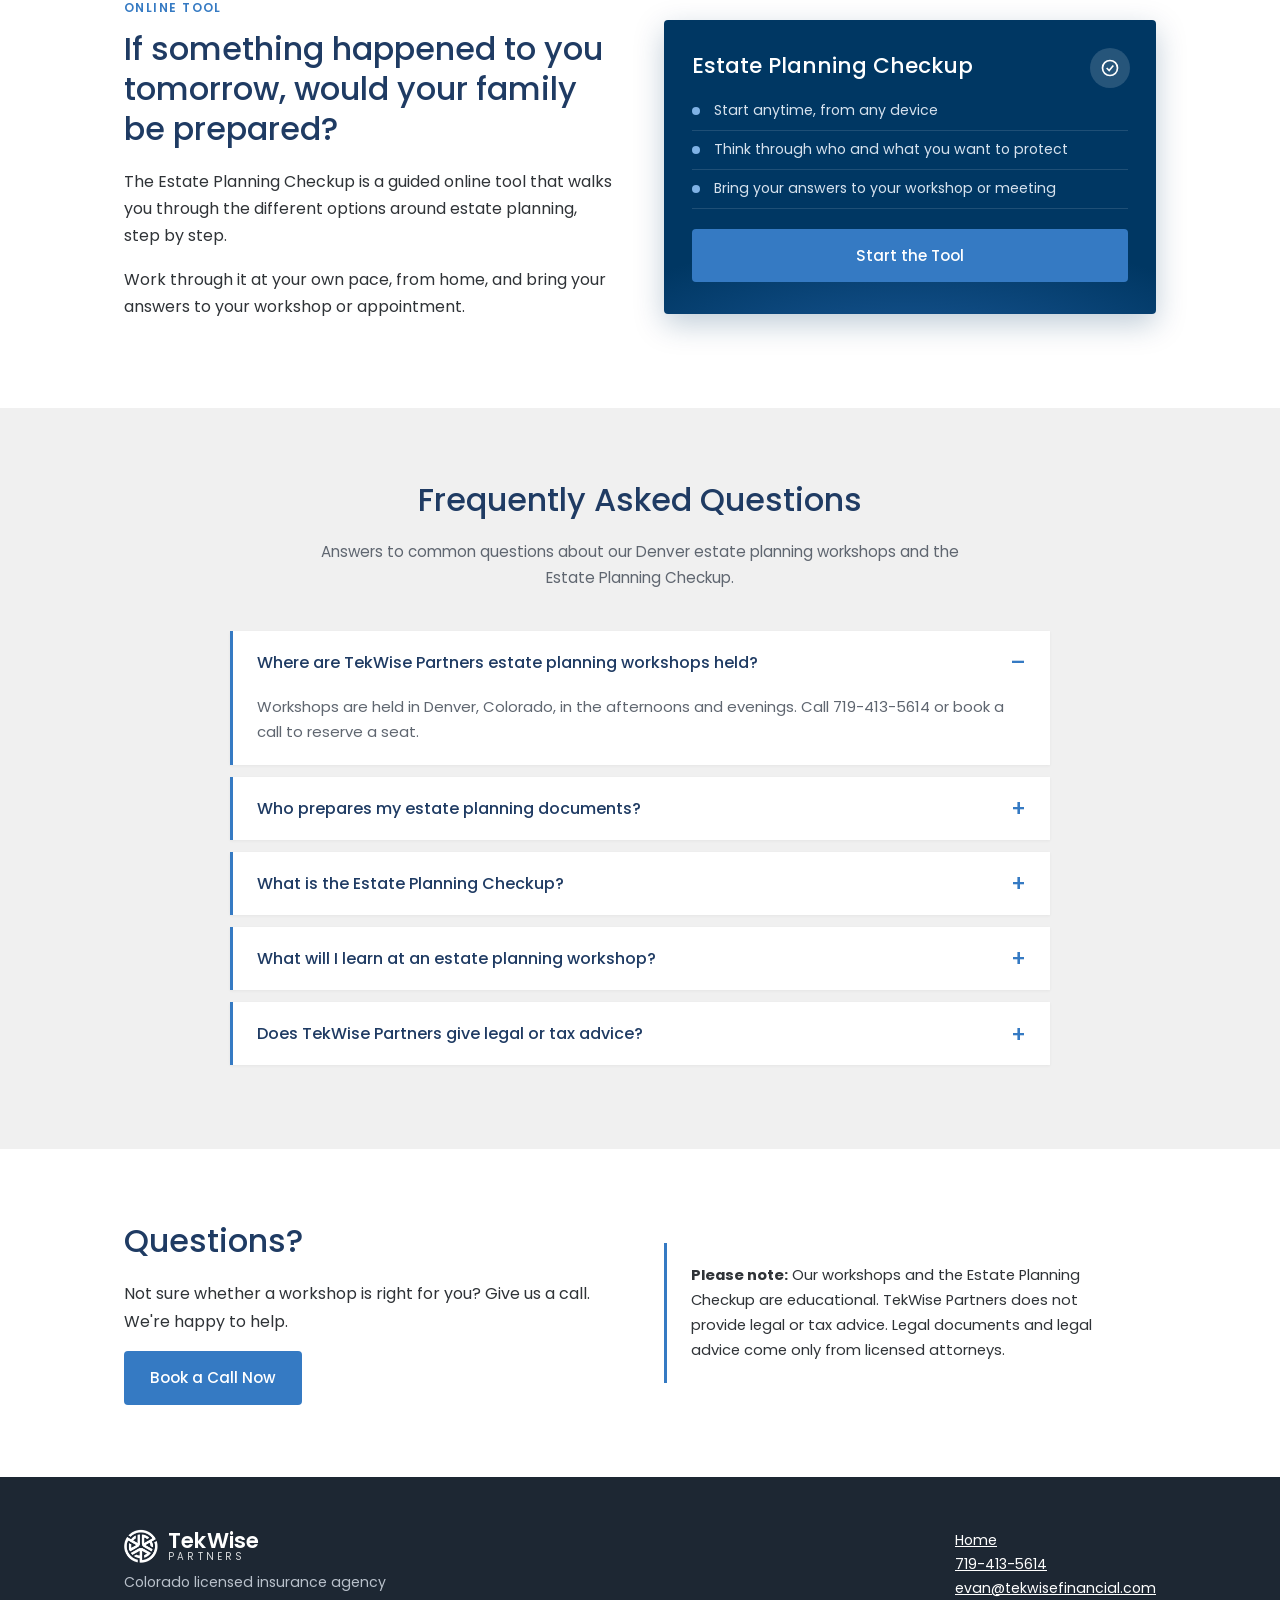
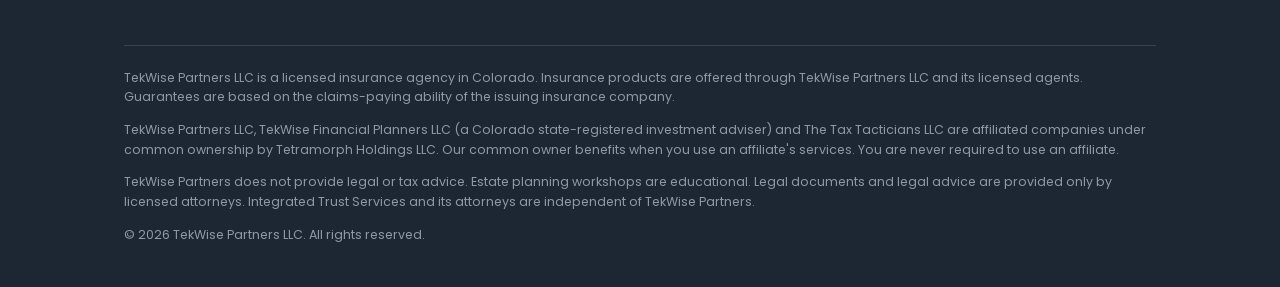
==== commit 2f8d2da5: "SEO and AI search: Denver descriptions, social tags, JSON-LD, FAQ, sitemap, robots, llms.txt, 404 Co" ====
--- a/estate-planning.html
+++ b/estate-planning.html
@@ -3,8 +3,154 @@
 <head>
   <meta charset="utf-8">
   <meta name="viewport" content="width=device-width, initial-scale=1">
-  <title>Estate Planning Workshops &amp; the Estate Planning Checkup | TekWise Partners</title>
-  <meta name="description" content="Free estate planning workshops from TekWise Partners, in partnership with Integrated Trust Services, plus the Estate Planning Checkup online tool.">
+  <title>Free Estate Planning Workshops in Denver | TekWise Partners</title>
+  <meta name="description" content="Free estate planning workshops in Denver with Integrated Trust Services&#39; attorneys. Learn about wills, trusts and probate, or take our online checkup.">
+  <link rel="canonical" href="https://tekwisepartners.com/estate-planning.html">
+  <meta name="robots" content="index, follow">
+  <meta name="theme-color" content="#3e4a5d">
+  <meta property="og:type" content="website">
+  <meta property="og:site_name" content="TekWise Partners">
+  <meta property="og:locale" content="en_US">
+  <meta property="og:title" content="Free Estate Planning Workshops in Denver | TekWise Partners">
+  <meta property="og:description" content="Free estate planning workshops in Denver with Integrated Trust Services&#39; attorneys. Learn about wills, trusts and probate, or take our online checkup.">
+  <meta property="og:url" content="https://tekwisepartners.com/estate-planning.html">
+  <meta property="og:image" content="https://tekwisepartners.com/img/og-image.png">
+  <meta property="og:image:width" content="1200">
+  <meta property="og:image:height" content="630">
+  <meta property="og:image:alt" content="TekWise Partners: insurance solutions and estate planning workshops in Denver, Colorado">
+  <meta name="twitter:card" content="summary_large_image">
+  <meta name="twitter:title" content="Free Estate Planning Workshops in Denver | TekWise Partners">
+  <meta name="twitter:description" content="Free estate planning workshops in Denver with Integrated Trust Services&#39; attorneys. Learn about wills, trusts and probate, or take our online checkup.">
+  <meta name="twitter:image" content="https://tekwisepartners.com/img/og-image.png">
+  <meta name="geo.region" content="US-CO">
+  <meta name="geo.placename" content="Denver">
+  <link rel="apple-touch-icon" href="apple-touch-icon.png">
+  <script type="application/ld+json">
+{
+  "@context": "https://schema.org",
+  "@graph": [
+    {
+      "@type": "InsuranceAgency",
+      "@id": "https://tekwisepartners.com/#organization",
+      "name": "TekWise Partners LLC",
+      "alternateName": "TekWise Partners",
+      "url": "https://tekwisepartners.com/",
+      "logo": "https://tekwisepartners.com/img/tekwise-symbol.png",
+      "image": "https://tekwisepartners.com/img/og-image.png",
+      "description": "Colorado licensed insurance agency offering life insurance, annuities, long-term care coverage and estate planning workshops in Denver.",
+      "telephone": "+1-719-413-5614",
+      "email": "evan@tekwisefinancial.com",
+      "areaServed": [
+        {
+          "@type": "City",
+          "name": "Denver"
+        },
+        {
+          "@type": "State",
+          "name": "Colorado"
+        }
+      ],
+      "founder": {
+        "@type": "Person",
+        "name": "Evan Frazier",
+        "jobTitle": "Owner"
+      },
+      "parentOrganization": {
+        "@type": "Organization",
+        "name": "Tetramorph Holdings LLC"
+      },
+      "knowsAbout": [
+        "Life insurance",
+        "Annuities",
+        "Long-term care insurance",
+        "Estate planning",
+        "Living trusts",
+        "Probate avoidance"
+      ],
+      "potentialAction": {
+        "@type": "ReserveAction",
+        "target": "https://calendly.com/tekwisefinancial/insuranceandincomeplanning",
+        "name": "Book a call"
+      }
+    },
+    {
+      "@type": "Service",
+      "name": "Estate planning workshops",
+      "serviceType": "Estate planning education",
+      "provider": {
+        "@id": "https://tekwisepartners.com/#organization"
+      },
+      "areaServed": {
+        "@type": "City",
+        "name": "Denver"
+      },
+      "url": "https://tekwisepartners.com/estate-planning.html"
+    },
+    {
+      "@type": "FAQPage",
+      "mainEntity": [
+        {
+          "@type": "Question",
+          "name": "Where are TekWise Partners estate planning workshops held?",
+          "acceptedAnswer": {
+            "@type": "Answer",
+            "text": "Workshops are held in Denver, Colorado, in the afternoons and evenings. Call 719-413-5614 or book a call to reserve a seat."
+          }
+        },
+        {
+          "@type": "Question",
+          "name": "Who prepares my estate planning documents?",
+          "acceptedAnswer": {
+            "@type": "Answer",
+            "text": "If you choose to move forward after a workshop, you enroll with Integrated Trust Services, whose attorney network prepares your documents. TekWise Partners does not provide legal advice."
+          }
+        },
+        {
+          "@type": "Question",
+          "name": "What is the Estate Planning Checkup?",
+          "acceptedAnswer": {
+            "@type": "Answer",
+            "text": "The Estate Planning Checkup is a guided online tool that walks you through the different options around estate planning at your own pace. You can bring your answers to a workshop or appointment."
+          }
+        },
+        {
+          "@type": "Question",
+          "name": "What will I learn at an estate planning workshop?",
+          "acceptedAnswer": {
+            "@type": "Answer",
+            "text": "Workshops cover the difference between a will and a living trust, how probate works and how a trust can help avoid it, powers of attorney and health care directives, planning for incapacity, and keeping your plan up to date."
+          }
+        },
+        {
+          "@type": "Question",
+          "name": "Does TekWise Partners give legal or tax advice?",
+          "acceptedAnswer": {
+            "@type": "Answer",
+            "text": "No. TekWise Partners is a licensed insurance agency. Workshops and the Estate Planning Checkup are educational. Legal advice comes only from licensed attorneys."
+          }
+        }
+      ]
+    },
+    {
+      "@type": "BreadcrumbList",
+      "itemListElement": [
+        {
+          "@type": "ListItem",
+          "position": 1,
+          "name": "Home",
+          "item": "https://tekwisepartners.com/"
+        },
+        {
+          "@type": "ListItem",
+          "position": 2,
+          "name": "Estate Planning",
+          "item": "https://tekwisepartners.com/estate-planning.html"
+        }
+      ]
+    }
+  ]
+}
+  </script>
   <link rel="preconnect" href="https://fonts.googleapis.com">
   <link rel="preconnect" href="https://fonts.gstatic.com" crossorigin>
   <link href="https://fonts.googleapis.com/css2?family=Poppins:wght@400;500;600&display=swap" rel="stylesheet">
@@ -33,8 +179,8 @@
     <section class="page-hero">
       <div class="wrap">
         <p class="eyebrow">Estate Planning</p>
-        <h1>Workshops and Tools to Help You Decide</h1>
-        <p>Everyone deserves a say in what happens to their home, savings and family. Our free workshops and the Estate Planning Checkup make it easier to start.</p>
+        <h1>Free Estate Planning Workshops in Denver</h1>
+        <p>Everyone deserves a say in what happens to their home, savings and family. Our free Denver workshops and the online Estate Planning Checkup make it easier to start.</p>
       </div>
     </section>
 
@@ -44,7 +190,7 @@
           <p class="eyebrow">Free Estate Planning Workshops</p>
           <h2>Learn the Basics, Without the Pressure</h2>
           <p>Our workshops introduce families to trust-based estate planning through our partnership with <strong>Integrated Trust Services</strong> and its attorney network. They're friendly, practical and designed for people who don't speak legalese.</p>
-          <p>Workshops are held afternoons and evenings. Seating is limited, so please reserve your spot.</p>
+          <p>Workshops are held in Denver, in the afternoons and evenings. Seating is limited, so please reserve your spot.</p>
           <div class="actions">
             <a class="btn btn-primary" href="mailto:evan@tekwisefinancial.com?subject=Estate%20planning%20workshop%20reservation">Reserve a Seat</a>
             <a class="btn btn-primary" href="tel:+17194135614">Call 719-413-5614</a>
@@ -99,7 +245,38 @@
       </div>
     </section>
 
-    <section class="alt">
+    <section id="faq" class="alt">
+      <div class="wrap">
+        <div class="section-head">
+          <h2>Frequently Asked Questions</h2>
+          <p>Answers to common questions about our Denver estate planning workshops and the Estate Planning Checkup.</p>
+        </div>
+        <div class="faq">
+          <details class="faq-item" open>
+            <summary>Where are TekWise Partners estate planning workshops held?</summary>
+            <p>Workshops are held in Denver, Colorado, in the afternoons and evenings. Call 719-413-5614 or book a call to reserve a seat.</p>
+          </details>
+          <details class="faq-item">
+            <summary>Who prepares my estate planning documents?</summary>
+            <p>If you choose to move forward after a workshop, you enroll with Integrated Trust Services, whose attorney network prepares your documents. TekWise Partners does not provide legal advice.</p>
+          </details>
+          <details class="faq-item">
+            <summary>What is the Estate Planning Checkup?</summary>
+            <p>The Estate Planning Checkup is a guided online tool that walks you through the different options around estate planning at your own pace. You can bring your answers to a workshop or appointment.</p>
+          </details>
+          <details class="faq-item">
+            <summary>What will I learn at an estate planning workshop?</summary>
+            <p>Workshops cover the difference between a will and a living trust, how probate works and how a trust can help avoid it, powers of attorney and health care directives, planning for incapacity, and keeping your plan up to date.</p>
+          </details>
+          <details class="faq-item">
+            <summary>Does TekWise Partners give legal or tax advice?</summary>
+            <p>No. TekWise Partners is a licensed insurance agency. Workshops and the Estate Planning Checkup are educational. Legal advice comes only from licensed attorneys.</p>
+          </details>
+        </div>
+      </div>
+    </section>
+
+    <section>
       <div class="wrap grid grid-2">
         <div>
           <h2>Questions?</h2>
--- a/css/style.css
+++ b/css/style.css
@@ -129,6 +129,15 @@
 
 .callout { background: #fff; border-left: 3px solid var(--blue); padding: 20px 24px; font-size: .92rem; }
 
+/* FAQ */
+.faq { max-width: 820px; margin: 0 auto; }
+.faq-item { background: #fff; border-left: 3px solid var(--blue); margin-bottom: 12px; box-shadow: 0 1px 3px rgba(0,0,0,.05); }
+.faq-item summary { cursor: pointer; padding: 18px 24px; font-weight: 500; color: var(--heading); list-style: none; position: relative; padding-right: 52px; }
+.faq-item summary::-webkit-details-marker { display: none; }
+.faq-item summary::after { content: "+"; position: absolute; right: 24px; top: 50%; transform: translateY(-50%); font-size: 1.4rem; color: var(--blue); }
+.faq-item[open] summary::after { content: "\2013"; }
+.faq-item p { padding: 0 24px 20px; margin: 0; color: var(--muted); font-size: .93rem; }
+
 /* Warm "Meet Evan" style band */
 .warm { background: linear-gradient(100deg, var(--warm-1) 0%, #b07a3f 40%, #4a2a1d 75%, var(--warm-2) 100%); color: #fff; }
 .warm h2 { color: #fff; }
